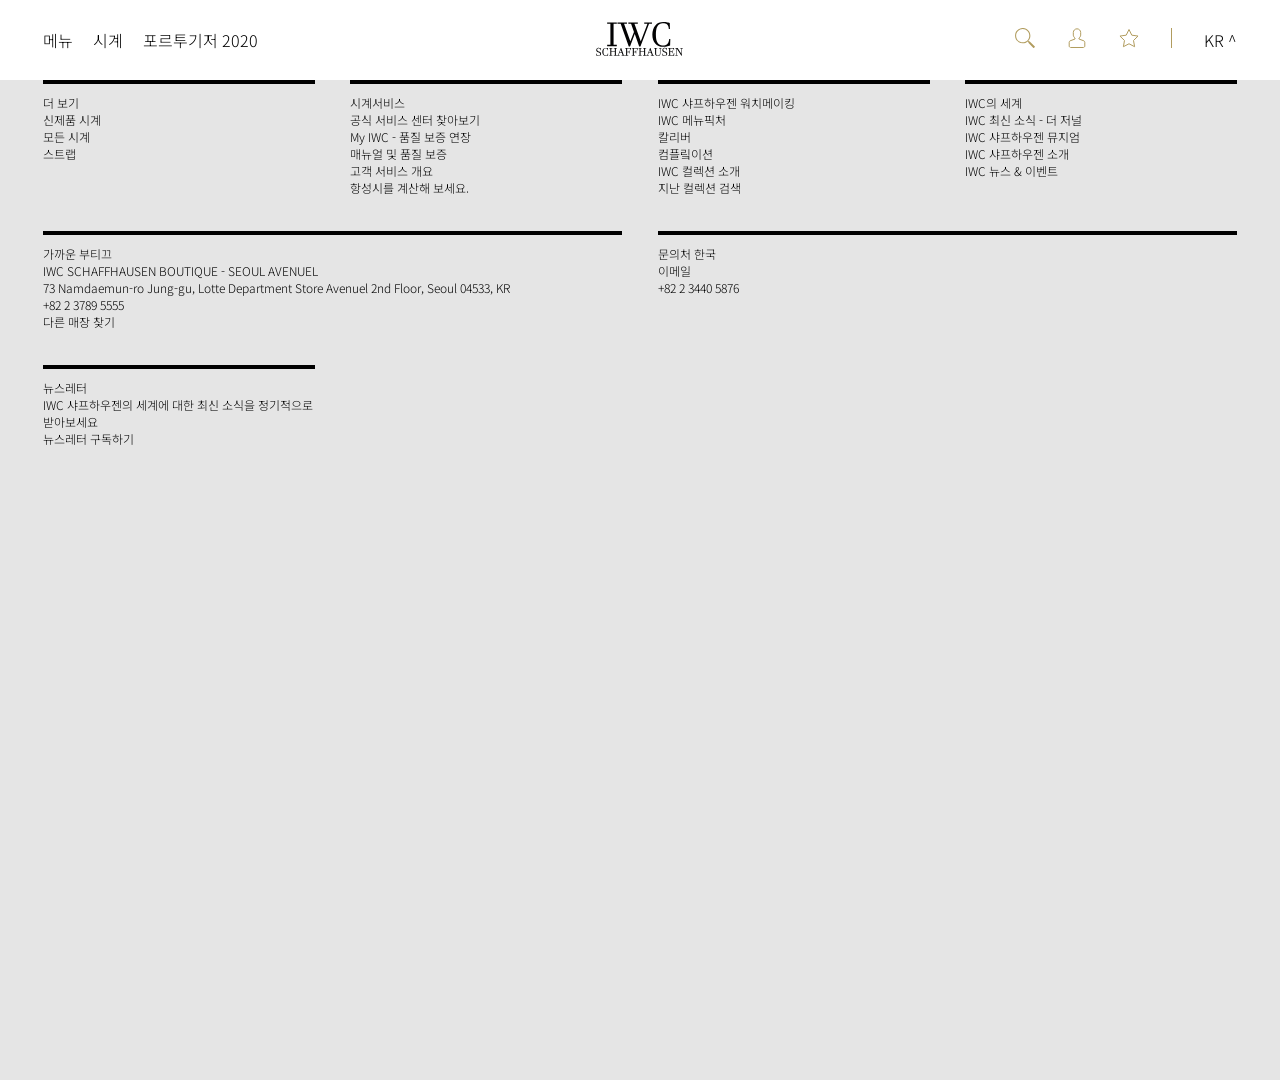
==== index.html @ d1a9fdf4 "Add files via upload" ====
<!DOCTYPE html>
<html lang="ko">
<head>
  <meta charset="UTF-8">
  <meta name="viewport" content="width=device-width, initial-scale=1.0">
  <!-- 제작자 -->
  <meta name="author" content="hong">
  <!-- 설명 -->
  <meta name="description" content="IWC 사이트입니다">
  <!-- 키워드 -->
  <meta name="keywords" content="IWC, 시계, 스위스시계, clock, 명품">
  <!-- 링크공유 -->
  <meta property="og:title" content="스위스 럭셔리 시계 | IWC 샤프하우젠">
  <meta property="og:url" content=" https://seongmk.github.io/iwc/">
  <meta property="og:image" content="images/ogimage.png">
  <meta property="og:description" content="뛰어난 기술력과 세련된 디자인의 타임피스를 선보이는 IWC 샤프하우젠 공식 웹사이트 입니다.">
  <!-- 파비콘 -->
  <link rel="shortcut icon" href="images/favicon.png">
  <!-- jQuery   -->
  <script src="js/jquery-3.5.0.min.js"></script>
  <title>스위스 럭셔리 시계| IWC 샤프하우젠</title>

  <script src="js/skip.js"></script>

  <link rel="stylesheet" href="css/reset.css">
  <link rel="stylesheet" href="css/iwc-basic.css">
  <link rel="stylesheet" href="css/skip.css">
  <link rel="stylesheet" href="css/header.css">
  

  <style>

    
  </style>
</head>


<body>
  <div class="wrap">
    <div class="skip">
      <a href="#">HEADER.SKIPLINKTEXT</a>
      <a href="#">HEADER.SKIPLINKMENU</a>
    </div>
    <header class="header">
      <div class="content1">
        <nav class="nav">
          <ul>
            <li id="submenu_btn">
              <a href="#" onclick="return false;">메뉴</a>
              <div class="submenu">
                <div class="content1">
                  <ul class="submenu_list">
                    <li>
                      <div class="submenu_txt">
                        <p>더 보기</p>
                        <p><a href="#">신제품 시계</a></p>
                        <p><a href="#">모든 시계</a></p>
                        <p><a href="#">스트랩</a></p>
                      </div>
                    </li>
                    <li>
                      <div class="submenu_txt">
                        <p>시계서비스</p>
                        <p><a href="#">공식 서비스 센터 찾아보기</a></p>
                        <p><a href="#">My IWC - 품질 보증 연장</a></p>
                        <p><a href="#">매뉴얼 및 품질 보증</a></p>
                        <p><a href="#">고객 서비스 개요</a></p>
                        <p><a href="#">항성시를 계산해 보세요.</a></p>
                      </div>
                    </li>
                    <li>
                      <div class="submenu_txt">
                        <p>IWC 샤프하우젠 워치메이킹</p>
                        <p><a href="#">IWC 메뉴픽처</a></p>
                        <p><a href="#">칼리버</a></p>
                        <p><a href="#">컴플맄이션</a></p>
                        <p><a href="#">IWC 컬렉션 소개</a></p>
                        <p><a href="#">지난 컬렉션 검색</a></p>
                      </div>
                    </li>
                    <li>
                      <div class="submenu_txt">
                        <p>IWC의 세계</p>
                        <p><a href="#">IWC 최신 소식 - 더 저널</a></p>
                        <p><a href="#">IWC 샤프하우젠 뮤지엄</a></p>
                        <p><a href="#">IWC 샤프하우젠 소개</a></p>
                        <p><a href="#">IWC 뉴스 & 이벤트</a></p>
                      </div>
                    </li>
                    <li>
                      <div class="submenu_txt">
                        <p>가까운 부티끄</p>
                        <p><a href="#">IWC SCHAFFHAUSEN BOUTIQUE - SEOUL AVENUEL</a></p>
                        <p><a href="#">73 Namdaemun-ro Jung-gu, Lotte Department Store Avenuel 2nd Floor, Seoul 04533, KR</a></p>
                        <p><a href="#">+82 2 3789 5555</a></p>
                        <p><a href="#">다른 매장 찾기</a></p>
                      </div>
                    </li>
                    <li>
                      <div class="submenu_txt">
                        <p>문의처 한국</p>
                        <p><a href="#">이메일</a></p>
                        <p><a href="#">+82 2 3440 5876</a></p>
                      </div>
                    </li>
                    <li>
                      <div class="submenu_txt">
                        <p>뉴스레터</p>
                        <p><a href="#">IWC 샤프하우젠의 세계에 대한 최신 소식을 정기적으로 받아보세요</a></p>
                        <p><a href="#">뉴스레터 구독하기</a></p>
                      </div>
                    </li>
                  </ul>
                </div>
              </div>
            </li>
            <li id="clock_btn">
              <a href="#" onclick="return false;">시계</a>
            </li>
            <li><a href="#">포르투기저 2020</a></li>
          </ul>
        </nav>
        <div class="logo">
          <a href="index.html">
            <img src="images/logo.svg" alt="로고">
          </a>
          </svg>
        </div>
        <div class="header_icons">
          <ul>
            <li id="search_btn">
              <a href="#" onclick="return false;">
                <img src="images/header_icon_01-1.svg" alt="아이콘01">
                <img src="images/header_icon_01.svg" alt="아이콘01">
              </a>
              <form class="search_form">
                <input type="search" id="search01" placeholder="검색...">
                <input type="button" value="검색">
              </form>
            </li>

            <!-- start search event -->
            <script>
              $(function(){
                $('#search_btn').click(function(){
                  var tmp=$('.search_form').css('display');
                  if(tmp=='none'){
                    $('.search_form').css('display','flex');
                    $('#search01').focus();
                  }else if(tmp=='flex'){
                    $('.search_form').css('display','none');
                    $('#search01').blur();
                  }
                });
              })
            </script>  
            <!-- end search event -->
            
            <li id="login_btn">
              <a href="#" onclick="return false;">
                <img id="login_open_btn" src="images/header_icon_02-1.svg" alt="아이콘02">
                <img src="images/header_icon_02.svg" alt="아이콘02">
              </a>
              <form class="login_form">
                <div class="content1">
                  <div class="login_close">
                    <img id="login_close_btn" src="images/close_img.svg" alt="닫기">
                  </div>
                  <div class="iwc_join">
                    <h2><span>IWC</span>회원가입</h2>
                    <ul>
                      <li class="active">로그인</li>
                      <li>등록</li>
                    </ul>
                    <div class="user_id_box">
                      <label class="active" for="user_id">이메일*</label>
                      <input type="active" id="user_id">
                    </div>
                    <div class="user_pass_box">
                      <label for="user_pass">패스워드*</label>
                      <input type="password" id="user_pass">
                    </div>
                    <p><a href="#">패스워드를 잊으셨나요?</a></p>
                    <p><a href="#">포럼에 로그인 하시려면 이곳을 클릭해 주세요</a></p>
                    <input type="button" value="LOGIN">
                  </div>
                </div>
              </form>
            </li>
            
            <!-- start login form event -->
            <script>
              $(function(){
                $('#login_open_btn').click(function(){
                  $('.login_form').show();
                  $('#user_id').focus();
                });
                $('#login_close_btn').click(function(){
                  $('.login_form').hide();
                });
                $('.iwc_join>ul>li').click(function(){
                  $('.iwc_join>ul>li').removeClass('active');
                  $(this).addClass('active');
                });
                $('.iwc_join>div>input').focus(function(){
                  $('.iwc_join>div>input').prev().removeClass('active');
                  $(this).prev().addClass('active');
                });
                $('.iwc_join>div>input').focusout(function(){
                  $('.iwc_join>div>input').prev().removeClass('active');
                })
                $('input[value="LOGIN"]').click(function(){
                  var userId=$('#user_id').val();
                  console.log(userId);
                  var userPass=$('#user_pass').val();
                  console.log(userPass);
                  if(userId=='' || userPass==''){
                    $('.iwc_join>div>input').css('border-bottom-color','red');
                    $('.iwc_join>div>label').css('color','red');
                    $('.iwc_join>div').addClass('active');
                    $('#user_id').focus();
                  }                  
                });
              })
            </script>
            <!-- end login form event -->

            <li>
              <a href="#">
                <img src="images/header_icon_03-1.svg" alt="아이콘03">
                <img src="images/header_icon_03.svg" alt="아이콘03">
              </a>
            </li>
            <li>
              <a href="#" onclick="return false;">
                세로선
              </a>
            </li>
            <li id="lang_btn">
              <a href="#" onclick="return false;">
                KR
                <span class="rotate_sim">^</span>
              </a>
              <div class="lang_box">
                <ul class="tri">
                  <li></li>
                  <li></li>
                  <li></li>
                </ul>
                <div class="lang_container">
                  <hr>
                  <p>IWC에 오신것을 환영합니다</p>
                  <P>참고: 장바구니는 최초 선택하신 국가에만 저장됩니다.</P>
                  <h4>위치선택</h4>
                  <ul class="national">
                    <li><a href="#">그리스</a></li>
                    <li><a href="#">노르웨이</a></li>
                    <li><a href="#">뉴질랜드</a></li>
                    <li><a href="#">대한민국</a></li>
                    <li><a href="#">대만</a></li>
                    <li><a href="#">독일</a></li>
                    <li><a href="#">러시아</a></li>
                    <li><a href="#">미국</a></li>
                    <li><a href="#">말레이시아</a></li>
                    <li><a href="#">브라질</a></li>
                    <li><a href="#">벨기에</a></li>
                    <li><a href="#">스페인</a></li>
                    <li><a href="#">스위스</a></li>
                    <li><a href="#">아이슬란드</a></li>
                    <li><a href="#">이탈리아</a></li>
                    <li><a href="#">중국</a></li>
                    <li><a href="#">칠레</a></li>
                    <li><a href="#">캐나다</a></li>
                    <li><a href="#">터키</a></li>
                    <li><a href="#">프랑스</a></li>
                    <li><a href="#">포르투갈</a></li>
                    <li><a href="#">홍콩</a></li>
                  </ul>
                  <h4>언어선택</h4>
                  <ul class="lang">
                    <li><a href="#">영어</a></li>
                    <li><a href="#">프랑스어</a></li>
                    <li><a href="#">한국어</a></li>
                    <li><a href="#">스페인어</a></li>
                    <li><a href="#">포르투갈어</a></li>
                    <li><a href="#">중국어</a></li>
                    <li><a href="#">일본어</a></li>
                    <li><a href="#">독일어</a></li>
                    <li><a href="#">이탈리아어</a></li>
                    <li><a href="#">태국어</a></li>
                    <li><a href="#">러시아어</a></li>
                  </ul>
                </div>
              </div>

              <!-- start lang_box event -->
              <script>
                $(function(){
                  $('.lang_container>h4').click(function(){
                    $(this).next().slideToggle(100);
                  });
                  $('.lang_container>ul>li').click(function(){
                    var natLang=$(this).children().text();
                    $(this).parent().prev().text(natLang);
                    $(this).parent().slideUp(100);
                  });
                  $('#lang_btn').click(function(){
                    $('.lang_box').toggle();
                    $('.rotate_sim').toggleClass('active');
                  });
                })
              </script>
              <!-- end lang_box event -->

            </li>
          </ul>
        </div>
      </div>
    </header>
    
  </div>  
  
</body>
</html>
---- css/iwc-basic.css ----
@charset 'utf-8';
@import url('https://fonts.googleapis.com/css2?family=Noto+Sans+KR:wght@100;300;400;500;700;900&display=swap');
*{
  box-sizing:border-box;
}

body{
  font-family: 'Noto Sans KR', sans-serif;
  font-weight:300;
  font-size:12px;
  color:#000;
}

.content1{
  width:93.28125%;
  max-width:1194px;
  margin:0 auto;
}

.content2{
  width:73.4375%;
  max-width:940px;
  margin:0 auto;
}
---- css/skip.css ----
@charset 'utf-8';
/* skip style */
.skip>a{
  position:absolute;
  left:0;
  top:0;
  z-index:999999;
  padding:6px 0;
  width:220px;
  text-align:center;
  background-color:rgba(0,0,0,1);
  text-decoration:none;     
  font-weight:bold;
  font-size:16px;
  color:#ffffff;
  transform:translateY(-100%);
  transition:0.3s;
}

.skip>a.active{
  transform:translateY(0%);
  color:#b19c5e;
}
---- css/header.css ----
@charset 'utf-8';

.header{
  position:relative;
}

.header>.content1{
  height:80px;
  display:flex;
  flex-flow:row nowrap;
  justify-content: space-between;
  align-items: center;
  background-color:#fff;
}

.nav>ul{
  display:flex;
  flex-flow:row nowrap;
}

.nav>ul>li{
  padding-right:20px;
}

.nav>ul>li>a{
  font-size:16px;
}

/* 메뉴 */
.nav .submenu{
  position:absolute;
  left:0;
  top:100%;
  width:100%;
  height:1000px;
  background:rgba(0,0,0,0.1);
}

.submenu_list{
  display:flex;
  flex-flow:row wrap;
  justify-content:space-between;
}

.submenu_list>li{
  width:22.75%;
  margin-bottom:20px;
  border-top:4px solid black;
  padding:10px 0 15px 0;
}

.submenu_list>li:nth-child(5),.submenu_list>li:nth-child(6){
  width:48.5%
}



.logo img{
  width:90px;
}
.header_icons>ul{
  display:flex;
}

.header_icons>ul>li{
  padding:0 16px;
}

.header_icons>ul>li:nth-of-type(4)>a{
  display:inline-block;
  width:1px;
  height:20px;
  text-indent:-99999px;
  background-color:#b19c5e;
}

.header_icons>ul>li:last-child{
  padding-right:0;
  font-size:16px;
}

.header_icons img{
  width:20px;
}

.header_icons img:nth-child(2){
  display:none;
}


.search_form{
  position:absolute;
  left:0;
  top:100%;
  width:100%;
  height:100%;
  padding:10px 10%;
  background-color:#f7f7f7;
  display:flex;
  flex-flow:row nowrap;
  justify-content:space-between;
  align-items: center;
  display:none;
}
.search_form>input:first-child{
  outline:none;
}

.search_form>input:first-child,.search_form>input:last-child{
  width:70%;
  padding:6px;
  font-size:24px;
  background-color:#f7f7f7;
}

.search_form>input:last-child{
  width:10%;
  background-color:#000000;
  color:white;
  font-size:16px;
  cursor:pointer;
}

.search_form>input:last-child:hover{
  background-color:#666666;
}


/* 로그인폼 */
.login_form{
  position:fixed;
  left:0;
  top:0;
  z-index:4;
  background-color:rgba(0,0,0,0.5);
  width:100%;
  height:100%;
  display:none;
}
.login_form>.content1{
  padding:30px 0;
}
.login_close{
  text-align:right;
}
.login_close>#login_close_btn{
  width:30px;
  cursor:pointer;
}
.iwc_join{
  width:40%;
  margin:20px auto;
  padding:20px;  
  background:#ffffff;
}
.iwc_join>h2{
  font-weight:400;
  font-size:42px;
  text-align:center;
}
.iwc_join>h2>span{
  font-weight:bold;
}
.iwc_join>ul{
  text-align:center;
}
.iwc_join>ul>li{
  display:inline-block;
  margin:20px;
  font-size:20px;
  color:#999999;
  cursor: pointer;
}
.iwc_join>ul>li.active{
  color:#000000;
  border-bottom:2px solid #b19c5e;
}
.iwc_join>div{
  display:flex;
  flex-flow:column nowrap;
  margin:20px 0;
}
.iwc_join>div::after{
  content:'';
  display:block;
  font-size:12px;
  color:red;
  visibility:hidden;
}
.iwc_join>div.active::after{
  visibility:visible;
}
.iwc_join>div:nth-of-type(1)::after{
  content:'아이디는 이메일(e-mail) 형식(예:pam7461@hanmail.net)으로 입력하세요';
}
.iwc_join>div:nth-of-type(2)::after{
  content:'패스워드는 반드시 영문+숫자+특수기호를 이용하여 6~12자 범위로 입력하세요';
}

.iwc_join>div>label{
  height:30px;
  font-size:16px;
  transition:0.3s;
}
.iwc_join>div>label.active{
  font-size:12px;
}
.iwc_join>div>input{
  margin-top:-20px;
  padding:6px 10px;
  border-bottom:1px solid #999999;
  background-color:transparent;
  font-size:24px;
  outline:none;
}
.iwc_join>div>input.active{
  border-bottom:1px solid #000000;
}
.iwc_join>p{
  text-align:center;
  margin:20px 0;
}
.iwc_join>p>a:hover{
  color:#b19c5e;
  text-decoration:underline;
}
.iwc_join>input{
  display:block;
  margin:20px auto;
  border:1px solid #000000;
  padding:10px 60px;
  outline:none;
  cursor: pointer;
  color:#000000;
  background-color:#ffffff;  
  transition:0.3s;
}
.iwc_join>input:hover{
  color:#ffffff;
  background-color:#000000; 
}


/* KR^ 스타일 */
#lang_btn{
  position:relative;
}

.lang_box{
  position:absolute;
  right:0;
  top:100%;
  width:300px;
  display:none;
}

.lang_box>.tri{
  display:flex;
  flex-flow:row nowrap;
}

.lang_box>.tri>li:nth-child(1){
  width:90%;
}
.lang_box>.tri>li:nth-child(2){
  width:20px;
  height:20px;
  border:10px solid transparent;
  border-bottom-color:#fff;
}

.lang_container{
  padding:20px;
  background-color:#fff;
  box-shadow:
  0 5px 10px rgba(0,0,0,0.2),
  0 -5px 10px rgba(0,0,0,0.2),
  5px 0 10px rgba(0,0,0,0.2),
  -5px 0 10px rgba(0,0,0,0.2);
}

.lang_container>hr{
  margin:10px 0;
  height:3px;
  background-color:black;
}

.lang_container>p{
  margin:10px 0;
}

.lang_container>p:nth-of-type(1){
  text-align:center;
}

.lang_container>p:nth-of-type(2){
  font-size:14px;
  color:#666;
}

.lang_container>h4{
  margin:10px 0;
  border-bottom:1px dotted rgba(177,156,94,0.5);
  padding-bottom:6px;
  font-weight:normal;
  font-size:12px;
  cursor: pointer;
  display:flex;
  flex-flow:row nowrap;
  justify-content:space-between;
}

.lang_container>h4::after{
  content:'>';
  display:inline-block;
}

.lang_container>ul{
  margin:10px 0;
  overflow-y:scroll;
  display:none;
}

.lang_container>ul>li{
  border-bottom:1px solid rgba(0,0,0,0.1);
  padding:2px 0;
  font-size:14px;
  text-indent:20px;
}

.lang_container>ul.lang{
  height:200px;
}

.lang_container>ul.national{
  height:200px;
}

.rotate_sim{
  display:inline-block;
  transition:0.3s;
}

.rotate_sim.active{
  transform:rotate(180deg);
}
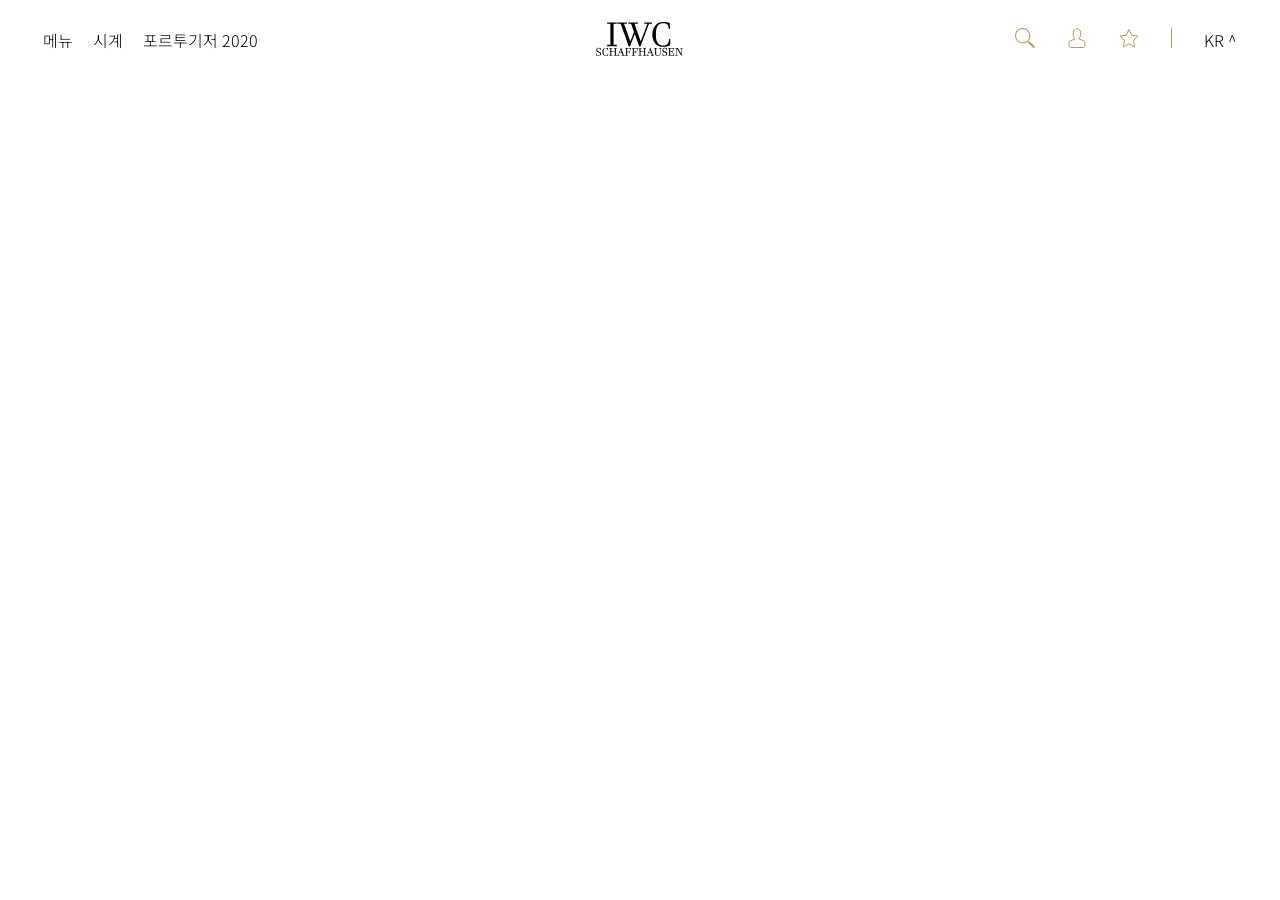
==== commit 80505570: "Add files via upload" ====
--- a/index.html
+++ b/index.html
@@ -93,21 +93,19 @@
                         <p><a href="#">IWC SCHAFFHAUSEN BOUTIQUE - SEOUL AVENUEL</a></p>
                         <p><a href="#">73 Namdaemun-ro Jung-gu, Lotte Department Store Avenuel 2nd Floor, Seoul 04533, KR</a></p>
                         <p><a href="#">+82 2 3789 5555</a></p>
-                        <p><a href="#">다른 매장 찾기</a></p>
+                        <p class="txt_bold"><a href="#">다른 매장 찾기</a></p>
                       </div>
                     </li>
                     <li>
                       <div class="submenu_txt">
                         <p>문의처 한국</p>
-                        <p><a href="#">이메일</a></p>
+                        <p class="txt_bold"><a href="#">이메일</a></p>
                         <p><a href="#">+82 2 3440 5876</a></p>
                       </div>
-                    </li>
-                    <li>
                       <div class="submenu_txt">
                         <p>뉴스레터</p>
-                        <p><a href="#">IWC 샤프하우젠의 세계에 대한 최신 소식을 정기적으로 받아보세요</a></p>
-                        <p><a href="#">뉴스레터 구독하기</a></p>
+                        <p>IWC 샤프하우젠의 세계에 대한 최신 소식을 정기적으로 받아보세요</a></p>
+                        <p class="txt_bold"><a href="#">뉴스레터 구독하기</a></p>
                       </div>
                     </li>
                   </ul>
--- a/css/header.css
+++ b/css/header.css
@@ -30,10 +30,9 @@
 .nav .submenu{
   position:absolute;
   left:0;
-  top:100%;
+  top:-600%;
   width:100%;
   height:1000px;
-  background:rgba(0,0,0,0.1);
 }
 
 .submenu_list{
@@ -45,13 +44,32 @@
 .submenu_list>li{
   width:22.75%;
   margin-bottom:20px;
-  border-top:4px solid black;
-  padding:10px 0 15px 0;
 }
 
 .submenu_list>li:nth-child(5),.submenu_list>li:nth-child(6){
   width:48.5%
 }
+
+.submenu_txt{
+  border-top:4px solid black;
+}
+
+.submenu_txt>p{
+  padding:8px 0;
+}
+
+.submenu_txt>p>a{
+  transition:0.2s;
+}
+.submenu_txt>p>a:hover{
+  color:#b19c5e;
+}
+
+.txt_bold{
+  font-weight:500;
+}
+
+
 
 
 
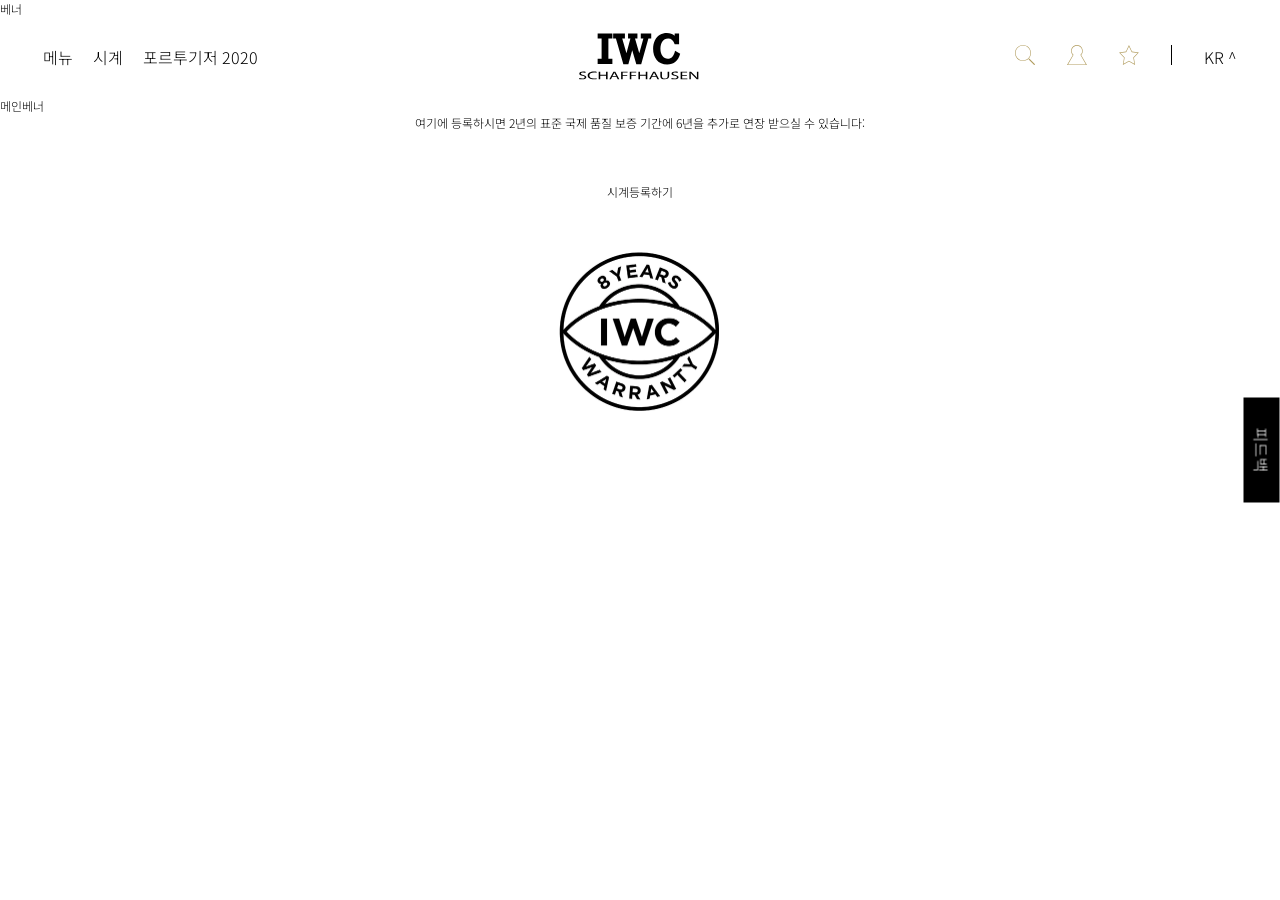
==== commit 7f42381a: "Add files via upload" ====
--- a/index.html
+++ b/index.html
@@ -6,74 +6,101 @@
   <!-- 제작자 -->
   <meta name="author" content="hong">
   <!-- 설명 -->
-  <meta name="description" content="IWC 사이트입니다">
+  <meta name="description" content="IWC 사이트입니다.">
   <!-- 키워드 -->
-  <meta name="keywords" content="IWC, 시계, 스위스시계, clock, 명품">
+  <meta name="keywords" content="IWC, 아이떠블유씨, clock, 시계, luxury, 명품">
   <!-- 링크공유 -->
-  <meta property="og:title" content="스위스 럭셔리 시계 | IWC 샤프하우젠">
-  <meta property="og:url" content=" https://seongmk.github.io/iwc/">
+  <meta property="og:title" content="IWC">
+  <meta property="og:url" content="https://pam7462.github.io/iwc">
   <meta property="og:image" content="images/ogimage.png">
-  <meta property="og:description" content="뛰어난 기술력과 세련된 디자인의 타임피스를 선보이는 IWC 샤프하우젠 공식 웹사이트 입니다.">
+  <meta property="og:description" content="완벽한 시계 포르투기저는 영원히 멈추지 않습니다">
   <!-- 파비콘 -->
   <link rel="shortcut icon" href="images/favicon.png">
   <!-- jQuery   -->
   <script src="js/jquery-3.5.0.min.js"></script>
-  <title>스위스 럭셔리 시계| IWC 샤프하우젠</title>
-
+  <title>스위스 럭셔리 시계 | IWC 샤프하우젠</title>
+  <!-- 리셋 -->
+  <link rel="stylesheet" href="css/reset.css">
+  <!-- IWC베이직 -->
+  <link rel="stylesheet" href="css/iwc_basic.css">
+  <!-- 스킵메뉴 -->
+  <link rel="stylesheet" href="css/skip.css">
   <script src="js/skip.js"></script>
-
-  <link rel="stylesheet" href="css/reset.css">
-  <link rel="stylesheet" href="css/iwc-basic.css">
-  <link rel="stylesheet" href="css/skip.css">
+  <!-- 피드백 -->
+  <link rel="stylesheet" href="css/feedback.css">
+  <script src="js/feedback.js"></script>
+  <!-- 헤더 -->
   <link rel="stylesheet" href="css/header.css">
-  
-
-  <style>
-
-    
-  </style>
+  <script src="js/header.js"></script>
+  베너
+  <link rel="stylesheet" href="css/banner.css">
 </head>
-
-
 <body>
   <div class="wrap">
     <div class="skip">
       <a href="#">HEADER.SKIPLINKTEXT</a>
       <a href="#">HEADER.SKIPLINKMENU</a>
     </div>
+    <div class="feedback">
+      <div id="feedback_btn">피드백</div>
+      <div class="feedback_content">
+        <div class="feedback_box">
+          <p>x</p>
+          <div class="logo_img">
+            <img src="images/logo.svg" alt="logo">
+          </div>
+          <h3>고객님의 소중한 의견은 IWC 서비스 향상에 매우 중요합니다</h3>
+          <p>오늘은 어떤 종류의 피드백을 남기시겠습니까?<span>*</span></p>
+          <select id="select_option">
+            <option value="">옵션을 선택해 주십시오</option>
+            <option value="">웹사이트</option>
+            <option value="">라디오</option>
+            <option value="">텔레비전</option>
+            <option value="">SNS</option>
+          </select>
+          <p>담당자와의 연락을 원하시면 아래에 이메일 주소를 남겨주십시오.</p>
+          <input type="text">
+          <p>본 양식에서는 고객 서비스 문의를 처리하지 않습니다</p>
+          <div class="button_box">
+            <input type="button" value="닫기">
+            <input type="button" value="보내기">
+          </div>
+        </div>
+      </div>
+    </div>
     <header class="header">
       <div class="content1">
         <nav class="nav">
           <ul>
-            <li id="submenu_btn">
-              <a href="#" onclick="return false;">메뉴</a>
+            <li>
+              <a id="submenu_btn" href="#" onclick="return false;">메뉴</a>
               <div class="submenu">
                 <div class="content1">
                   <ul class="submenu_list">
                     <li>
                       <div class="submenu_txt">
-                        <p>더 보기</p>
+                        <p>더보기</p>
                         <p><a href="#">신제품 시계</a></p>
                         <p><a href="#">모든 시계</a></p>
-                        <p><a href="#">스트랩</a></p>
-                      </div>
-                    </li>
-                    <li>
-                      <div class="submenu_txt">
-                        <p>시계서비스</p>
+                        <p><a href="#">스트렙</a></p>
+                      </div>
+                    </li>
+                    <li>
+                      <div class="submenu_txt">
+                        <p>시계 서비스</p>
                         <p><a href="#">공식 서비스 센터 찾아보기</a></p>
-                        <p><a href="#">My IWC - 품질 보증 연장</a></p>
-                        <p><a href="#">매뉴얼 및 품질 보증</a></p>
+                        <p><a href="#">My IWC 품질 보증 연장</a></p>
+                        <p><a href="#">메뉴얼 및 품질 보증</a></p>
                         <p><a href="#">고객 서비스 개요</a></p>
-                        <p><a href="#">항성시를 계산해 보세요.</a></p>
+                        <p><a href="#">항성시를 계산해 보세요</a></p>
                       </div>
                     </li>
                     <li>
                       <div class="submenu_txt">
                         <p>IWC 샤프하우젠 워치메이킹</p>
-                        <p><a href="#">IWC 메뉴픽처</a></p>
+                        <p><a href="#">IWC 매뉴팩처</a></p>
                         <p><a href="#">칼리버</a></p>
-                        <p><a href="#">컴플맄이션</a></p>
+                        <p><a href="#">컴플리케이션</a></p>
                         <p><a href="#">IWC 컬렉션 소개</a></p>
                         <p><a href="#">지난 컬렉션 검색</a></p>
                       </div>
@@ -81,7 +108,7 @@
                     <li>
                       <div class="submenu_txt">
                         <p>IWC의 세계</p>
-                        <p><a href="#">IWC 최신 소식 - 더 저널</a></p>
+                        <p><a href="#">IWC 최신 소식 / 저널</a></p>
                         <p><a href="#">IWC 샤프하우젠 뮤지엄</a></p>
                         <p><a href="#">IWC 샤프하우젠 소개</a></p>
                         <p><a href="#">IWC 뉴스 & 이벤트</a></p>
@@ -90,9 +117,12 @@
                     <li>
                       <div class="submenu_txt">
                         <p>가까운 부티끄</p>
-                        <p><a href="#">IWC SCHAFFHAUSEN BOUTIQUE - SEOUL AVENUEL</a></p>
-                        <p><a href="#">73 Namdaemun-ro Jung-gu, Lotte Department Store Avenuel 2nd Floor, Seoul 04533, KR</a></p>
-                        <p><a href="#">+82 2 3789 5555</a></p>
+                        <p>
+                          IWC SCHAFFHAUSEN BOUTIQUE - SEOUL AVENUEL
+                          <br>
+                          73 Namdaemun-ro Jung-gu, Lotte Department Store Avenuel 2nd Floor, Seoul 04533, KR
+                          <br> +82 2 3789 5555
+                        </p>
                         <p class="txt_bold"><a href="#">다른 매장 찾기</a></p>
                       </div>
                     </li>
@@ -100,133 +130,212 @@
                       <div class="submenu_txt">
                         <p>문의처 한국</p>
                         <p class="txt_bold"><a href="#">이메일</a></p>
-                        <p><a href="#">+82 2 3440 5876</a></p>
+                        <p class="txt_bold"><a href="#">+82 2 3440 5876</a></p>
                       </div>
                       <div class="submenu_txt">
                         <p>뉴스레터</p>
-                        <p>IWC 샤프하우젠의 세계에 대한 최신 소식을 정기적으로 받아보세요</a></p>
-                        <p class="txt_bold"><a href="#">뉴스레터 구독하기</a></p>
+                        <p>IWC 샤프하우젠의 세계에 대한 최신 소식을 정기적으로 받아보세요</p>
+                        <p class="txt_bold"><a href="#">뉴스레터 구독하기</a></p>                        
                       </div>
                     </li>
                   </ul>
                 </div>
               </div>
             </li>
-            <li id="clock_btn">
-              <a href="#" onclick="return false;">시계</a>
-            </li>
-            <li><a href="#">포르투기저 2020</a></li>
+            <li>
+              <a id="clock_btn" href="#" onclick="return false;">시계</a>
+              <div class="subwatche">
+                <div class="content1">
+                  <ul class="subwatche_list">
+                    <li class="collection">
+                      <div class="coll_tit">
+                        <h4>컬랙션 살펴보기</h4>
+                        <p>
+                          <a href="#">IWC 컬렉션 소개</a>
+                        </p>
+                      </div>
+                      <div class="coll_content">
+                        <div class="watches">
+                          <img src="images/watches01.webp" alt="watches01">
+                          <p>
+                            <a href="#">
+                              파일럿워치<br>
+                              <span>36시계</span>
+                            </a>
+                          </p>
+                        </div>
+                        <div class="watches">
+                          <img src="images/watches02.webp" alt="watches02">
+                          <p>
+                            <a href="#">
+                              포르투기저<br>
+                              <span>57시계</span>
+                            </a>
+                          </p>
+                        </div>
+                        <div class="watches">
+                          <img src="images/watches03.webp" alt="watches03">
+                          <p>
+                            <a href="#">
+                              포르투기저<br>
+                              <span>46시계</span>
+                            </a>
+                          </p>
+                        </div>
+                        <div class="watches">
+                          <img src="images/watches04.webp" alt="watches04">
+                          <p>
+                            <a href="#">
+                              다빈치<br>
+                              <span>16시계</span>
+                            </a>
+                          </p>
+                        </div>
+                        <div class="watches">
+                          <img src="images/watches05.webp" alt="watches05">
+                          <p>
+                            <a href="#">
+                              인제니어<br>
+                              <span>7시계</span>
+                            </a>
+                          </p>
+                        </div>
+                        <div class="watches">
+                          <img src="images/watches06.webp" alt="watches06">
+                          <p>
+                            <a href="#">
+                              아쿠아타이머<br>
+                              <span>9시계</span>
+                            </a>
+                          </p>
+                        </div>
+                        <div class="watches">
+                          <img src="images/watches07.webp" alt="watches07">
+                          <p>
+                            <a href="#">
+                              주빌레 컬렉션<br>
+                              <span>29시계</span>
+                            </a>
+                          </p>
+                        </div>
+                      </div>
+                    </li>
+                    <li>
+                      <ul class="watche_list">
+                        <li>
+                          <p>나의 IWC 모델 찾아보기</p>
+                          <p>
+                            <a href="#">타임피스 전체 보기</a>
+                          </p>
+                          <p>
+                            <a href="#">리미티드 에디션</a>
+                          </p>
+                          <p>
+                            <a href="#">신제품 시계</a>
+                          </p>
+                        </li>
+                        <li>
+                          <p>시계 특징</p>
+                          <p>
+                            <a href="#">블루 다이얼</a>
+                          </p>
+                          <p>
+                            <a href="#">레더 스트랩</a>
+                          </p>
+                          <p>
+                            <a href="#">골드 케이스</a>
+                          </p>
+                          <p>
+                            <a href="#">필터 모두 보기</a>
+                          </p>
+                        </li>
+                        <li>
+                          <p>사이즈별 보기</p>
+                          <p>
+                            <a href="#">44+ MM</a>
+                          </p>
+                          <p>
+                            <a href="#">40-43+ MM</a>
+                          </p>
+                          <p>
+                            <a href="#">34-39+ MM</a>
+                          </p>
+                        </li>
+                        <li>
+                          <p>컴플리케이션별 보기</p>
+                          <p>
+                            <a href="#">퍼페추얼 캘린더</a>
+                          </p>
+                          <p>
+                            <a href="#">더블 크로느그래프 / 라트라팡트</a>
+                          </p>
+                          <p>
+                            <a href="#">문 페이즈 디스플레이</a>
+                          </p>
+                        </li>
+                      </ul>
+                    </li>
+                  </ul>
+                </div>
+              </div>                 
+            </li>
+            <li>
+              <a href="#">포르투기저 2020</a>
+            </li>
           </ul>
         </nav>
         <div class="logo">
           <a href="index.html">
             <img src="images/logo.svg" alt="로고">
           </a>
-          </svg>
         </div>
         <div class="header_icons">
           <ul>
-            <li id="search_btn">
-              <a href="#" onclick="return false;">
-                <img src="images/header_icon_01-1.svg" alt="아이콘01">
-                <img src="images/header_icon_01.svg" alt="아이콘01">
+            <li>
+              <a id="search_btn" href="#" onclick="return false;">
+                <img src="images/header_icons_01-1.svg" alt="icon01-1">
+                <img src="images/header_icons_01.svg" alt="icon01">
               </a>
               <form class="search_form">
                 <input type="search" id="search01" placeholder="검색...">
                 <input type="button" value="검색">
               </form>
             </li>
-
-            <!-- start search event -->
-            <script>
-              $(function(){
-                $('#search_btn').click(function(){
-                  var tmp=$('.search_form').css('display');
-                  if(tmp=='none'){
-                    $('.search_form').css('display','flex');
-                    $('#search01').focus();
-                  }else if(tmp=='flex'){
-                    $('.search_form').css('display','none');
-                    $('#search01').blur();
-                  }
-                });
-              })
-            </script>  
-            <!-- end search event -->
-            
             <li id="login_btn">
               <a href="#" onclick="return false;">
-                <img id="login_open_btn" src="images/header_icon_02-1.svg" alt="아이콘02">
-                <img src="images/header_icon_02.svg" alt="아이콘02">
+                <img id="login_open_btn" src="images/header_icons_02-1.svg" alt="icon02-1">
+                <img src="images/header_icons_02.svg" alt="icon02">
               </a>
               <form class="login_form">
                 <div class="content1">
                   <div class="login_close">
-                    <img id="login_close_btn" src="images/close_img.svg" alt="닫기">
+                    <img id="login_close_btn" src="images/close_img.svg" alt="close_img">
                   </div>
                   <div class="iwc_join">
-                    <h2><span>IWC</span>회원가입</h2>
+                    <h2><span>IWC</span> 회원가입</h2>
                     <ul>
                       <li class="active">로그인</li>
                       <li>등록</li>
                     </ul>
                     <div class="user_id_box">
                       <label class="active" for="user_id">이메일*</label>
-                      <input type="active" id="user_id">
+                      <input class="active" type="text" id="user_id">
                     </div>
                     <div class="user_pass_box">
                       <label for="user_pass">패스워드*</label>
                       <input type="password" id="user_pass">
                     </div>
                     <p><a href="#">패스워드를 잊으셨나요?</a></p>
-                    <p><a href="#">포럼에 로그인 하시려면 이곳을 클릭해 주세요</a></p>
-                    <input type="button" value="LOGIN">
+                    <p><a href="#">포럼에 로그인하시려면 이곳을 클릭해 주세요</a></p>
+                    <input type="button" value="LOG IN">
                   </div>
                 </div>
               </form>
             </li>
-            
-            <!-- start login form event -->
-            <script>
-              $(function(){
-                $('#login_open_btn').click(function(){
-                  $('.login_form').show();
-                  $('#user_id').focus();
-                });
-                $('#login_close_btn').click(function(){
-                  $('.login_form').hide();
-                });
-                $('.iwc_join>ul>li').click(function(){
-                  $('.iwc_join>ul>li').removeClass('active');
-                  $(this).addClass('active');
-                });
-                $('.iwc_join>div>input').focus(function(){
-                  $('.iwc_join>div>input').prev().removeClass('active');
-                  $(this).prev().addClass('active');
-                });
-                $('.iwc_join>div>input').focusout(function(){
-                  $('.iwc_join>div>input').prev().removeClass('active');
-                })
-                $('input[value="LOGIN"]').click(function(){
-                  var userId=$('#user_id').val();
-                  console.log(userId);
-                  var userPass=$('#user_pass').val();
-                  console.log(userPass);
-                  if(userId=='' || userPass==''){
-                    $('.iwc_join>div>input').css('border-bottom-color','red');
-                    $('.iwc_join>div>label').css('color','red');
-                    $('.iwc_join>div').addClass('active');
-                    $('#user_id').focus();
-                  }                  
-                });
-              })
-            </script>
-            <!-- end login form event -->
-
             <li>
               <a href="#">
-                <img src="images/header_icon_03-1.svg" alt="아이콘03">
-                <img src="images/header_icon_03.svg" alt="아이콘03">
+                <img src="images/header_icons_03-1.svg" alt="icon03-1">
+                <img src="images/header_icons_03.svg" alt="icon03">
               </a>
             </li>
             <li>
@@ -234,8 +343,8 @@
                 세로선
               </a>
             </li>
-            <li id="lang_btn">
-              <a href="#" onclick="return false;">
+            <li>
+              <a id="lang_btn" href="#" onclick="return false;">
                 KR
                 <span class="rotate_sim">^</span>
               </a>
@@ -247,76 +356,57 @@
                 </ul>
                 <div class="lang_container">
                   <hr>
-                  <p>IWC에 오신것을 환영합니다</p>
-                  <P>참고: 장바구니는 최초 선택하신 국가에만 저장됩니다.</P>
-                  <h4>위치선택</h4>
+                  <p>IWC에 오신것을 환영합니다.</p>
+                  <p>참고: 장바구니는 최초 선택하신 국가에만 저장됩니다.</p>
+                  <h4>위치 선택</h4>
                   <ul class="national">
-                    <li><a href="#">그리스</a></li>
-                    <li><a href="#">노르웨이</a></li>
-                    <li><a href="#">뉴질랜드</a></li>
+                    <li><a href="#">가나</a></li>
+                    <li><a href="#">가봉</a></li>
+                    <li><a href="#">나이지리아</a></li>
                     <li><a href="#">대한민국</a></li>
-                    <li><a href="#">대만</a></li>
-                    <li><a href="#">독일</a></li>
-                    <li><a href="#">러시아</a></li>
+                    <li><a href="#">라트비아</a></li>
                     <li><a href="#">미국</a></li>
-                    <li><a href="#">말레이시아</a></li>
-                    <li><a href="#">브라질</a></li>
                     <li><a href="#">벨기에</a></li>
-                    <li><a href="#">스페인</a></li>
-                    <li><a href="#">스위스</a></li>
-                    <li><a href="#">아이슬란드</a></li>
-                    <li><a href="#">이탈리아</a></li>
-                    <li><a href="#">중국</a></li>
+                    <li><a href="#">사우디아라비아</a></li>
+                    <li><a href="#">알제리</a></li>
+                    <li><a href="#">자메이카</a></li>
                     <li><a href="#">칠레</a></li>
-                    <li><a href="#">캐나다</a></li>
-                    <li><a href="#">터키</a></li>
-                    <li><a href="#">프랑스</a></li>
-                    <li><a href="#">포르투갈</a></li>
+                    <li><a href="#">케나다</a></li>
+                    <li><a href="#">태국</a></li>
+                    <li><a href="#">파라과이</a></li>
                     <li><a href="#">홍콩</a></li>
                   </ul>
-                  <h4>언어선택</h4>
+                  <h4>언어 선택</h4>
                   <ul class="lang">
                     <li><a href="#">영어</a></li>
-                    <li><a href="#">프랑스어</a></li>
-                    <li><a href="#">한국어</a></li>
-                    <li><a href="#">스페인어</a></li>
-                    <li><a href="#">포르투갈어</a></li>
+                    <li><a href="#">아랍어</a></li>
                     <li><a href="#">중국어</a></li>
                     <li><a href="#">일본어</a></li>
-                    <li><a href="#">독일어</a></li>
-                    <li><a href="#">이탈리아어</a></li>
-                    <li><a href="#">태국어</a></li>
-                    <li><a href="#">러시아어</a></li>
+                    <li><a href="#">한국어</a></li>
+                    <li><a href="#">프랑스어</a></li>
+                    <li><a href="#">스페인어</a></li>
                   </ul>
                 </div>
               </div>
+            </li>
 
-              <!-- start lang_box event -->
-              <script>
-                $(function(){
-                  $('.lang_container>h4').click(function(){
-                    $(this).next().slideToggle(100);
-                  });
-                  $('.lang_container>ul>li').click(function(){
-                    var natLang=$(this).children().text();
-                    $(this).parent().prev().text(natLang);
-                    $(this).parent().slideUp(100);
-                  });
-                  $('#lang_btn').click(function(){
-                    $('.lang_box').toggle();
-                    $('.rotate_sim').toggleClass('active');
-                  });
-                })
-              </script>
-              <!-- end lang_box event -->
-
-            </li>
           </ul>
         </div>
       </div>
     </header>
-    
-  </div>  
-  
+    <section class="section banner">
+      <article class="main_banner">
+        메인베너
+      </article>
+      <article class="service_8years">
+        <p>여기에 등록하시면 2년의 표준 국제 품질 보증 기간에 6년을 추가로 연장 받으실 수 있습니다:</p>
+        <a href="#">시계등록하기</a>
+        <div class="image">
+          <img src="images/year8.webp" alt="years8">
+        </div>
+      </article>
+    </section>
+  </div>
+
 </body>
 </html>
--- a/css/iwc_basic.css
+++ b/css/iwc_basic.css
@@ -0,0 +1,22 @@
+@charset 'utf-8';
+@import url('https://fonts.googleapis.com/css2?family=Noto+Sans+KR:wght@100;300;400;500;700;900&display=swap');
+*{
+  box-sizing:border-box;
+}
+body{
+  font-family: 'Noto Sans KR', sans-serif;
+  font-weight:300;
+  font-size:12px;
+  color:#000000;
+}
+.content1{
+  width:93.28125%;
+  max-width:1194px;
+  margin:0 auto;
+}
+
+.content2{
+  width:73.4375%;
+  max-width:940px;
+  margin:0 auto;
+}
--- a/css/skip.css
+++ b/css/skip.css
@@ -1,4 +1,5 @@
 @charset 'utf-8';
+
 /* skip style */
 .skip>a{
   position:absolute;
@@ -8,7 +9,7 @@
   padding:6px 0;
   width:220px;
   text-align:center;
-  background-color:rgba(0,0,0,1);
+  background-color:rgba(0,0,0,0);
   text-decoration:none;     
   font-weight:bold;
   font-size:16px;
@@ -16,8 +17,8 @@
   transform:translateY(-100%);
   transition:0.3s;
 }
-
 .skip>a.active{
+  background-color:rgba(0,0,0,1);
   transform:translateY(0%);
   color:#b19c5e;
 }
--- a/css/feedback.css
+++ b/css/feedback.css
@@ -0,0 +1,80 @@
+@charset 'utf-8';
+
+.feedback>#feedback_btn{
+  position: fixed;;
+  right:0;
+  top:50%;
+  transform:translateY(-50%) rotate(90deg);
+  margin-right:-34px;
+  padding:6px 30px;
+  background-color:#000000;
+  color:#ffffff;
+  font-size:16px;
+  cursor:pointer;
+}
+.feedback>.feedback_content{
+  display:none;
+  position:fixed;
+  left:0;
+  top:0;
+  z-index:999999999;
+  width:100%;
+  height:100%;
+  background-color:rgba(0,0,0,0.2);
+  padding-top:10%;
+}
+.feedback>.feedback_content>.feedback_box{
+  width:400px;
+  background-color:#ffffff;
+  margin:0 auto;
+  padding:6px 20px 30px;
+}
+.feedback_box>p:nth-of-type(1){
+  text-align:right;
+  font-weight:bolder;
+  font-size:20px;
+  cursor: pointer;
+}
+.logo_img{
+  display:flex;
+  justify-content: center;
+  margin-bottom:20px;
+}
+.logo_img>img{
+  width:180px;
+}
+.feedback_box>h3{
+  text-align:center;
+  margin-bottom:20px;
+}
+.feedback_box>p{
+  font-size:16px;
+}
+.feedback_box>select,.feedback_box>input{
+  width:100%;
+  border:1px solid #dddddd;
+  border-radius:5px;
+  padding:6px 12px;
+  font-size:16px;
+  margin-bottom:20px;
+}
+.button_box{
+  text-align:center;
+}
+.button_box>input{
+  width:120px;
+  padding:6px 0;
+  color:#ffffff;
+}
+.button_box>input:first-child{
+  background-color:#999999;
+  margin-right:20px;
+}
+.button_box>input:last-child{
+  background-color:#000000;
+}
+.feedback_box>p:last-of-type{
+  font-size:13px;
+  font-style:italic;
+  margin-bottom:40px;
+}
--- a/css/header.css
+++ b/css/header.css
@@ -1,113 +1,194 @@
 @charset 'utf-8';
-
 .header{
-  position:relative;
-}
-
+  position: relative;
+}
 .header>.content1{
-  height:80px;
-  display:flex;
-  flex-flow:row nowrap;
-  justify-content: space-between;
-  align-items: center;
-  background-color:#fff;
-}
-
+  height:80px; 
+  display:flex;
+  flex-flow:row nowrap;
+  justify-content:space-between;
+  align-items:center;
+  background-color:#ffffff;
+}
 .nav>ul{
   display:flex;
   flex-flow:row nowrap;
 }
-
 .nav>ul>li{
   padding-right:20px;
 }
-
 .nav>ul>li>a{
   font-size:16px;
 }
-
-/* 메뉴 */
-.nav .submenu{
+.submenu,.subwatche{
   position:absolute;
   left:0;
-  top:-600%;
+  bottom:100%;
   width:100%;
-  height:1000px;
-}
-
+  background-color:transparent;
+  transition:0.5s;
+}
 .submenu_list{
   display:flex;
   flex-flow:row wrap;
-  justify-content:space-between;
+  justify-content:space-between;  
+}
+
+@media (max-width:767px){
+  .submenu_list{
+    flex-flow:column nowrap;
+  }
+  .submenu_list>li{
+    width:100% !important;
+  }
+  .submenu_list>li:nth-child(5),
+  .submenu_list>li:nth-child(6){
+    width:100% !important;
+  }
+  .submenu_list>li:nth-child(1){
+    order:2;
+  }
+  .submenu_list>li:nth-child(2){
+    order:3;
+  }
+  .submenu_list>li:nth-child(3){
+    order:4;
+  }
+  .submenu_list>li:nth-child(4){
+    order:5;
+  }
+  .submenu_list>li:nth-child(5){
+    order:1;
+    margin-bottom:0;
+  }
+  .submenu_list>li:nth-child(6){
+    order:6;
+  }
+  .submenu_list>li:nth-child(5) .submenu_txt{
+    border-top:none;
+  }
+  .submenu_list>li:nth-child(5) .submenu_txt p{
+    display:none;
+  }
+  .submenu_list>li:nth-child(5) .submenu_txt p:last-child{
+    display:block;
+  }
+  .submenu_txt p{
+    font-size:11px;
+  }
+  .submenu_txt p:first-child{
+    font-weight:bold;
+    font-size:12px;
+  }
 }
 
 .submenu_list>li{
   width:22.75%;
   margin-bottom:20px;
 }
-
-.submenu_list>li:nth-child(5),.submenu_list>li:nth-child(6){
+.submenu_list>li:nth-child(5),
+.submenu_list>li:nth-child(6){
   width:48.5%
 }
-
 .submenu_txt{
-  border-top:4px solid black;
-}
-
+  border-top:4px solid #000000;
+}
 .submenu_txt>p{
   padding:8px 0;
 }
-
 .submenu_txt>p>a{
   transition:0.2s;
 }
 .submenu_txt>p>a:hover{
   color:#b19c5e;
 }
-
 .txt_bold{
-  font-weight:500;
-}
-
-
-
-
-
+  font-weight:bold;
+}
+
+.subwatche_list>li{
+  border-top:4px solid #000000;
+  padding:20px 0;
+}
+.coll_tit{
+  display:flex;
+  flex-flow:row nowrap;
+  justify-content:space-between;
+}
+.coll_tit h4{
+  font-weight:400;
+  font-size:16px;
+}
+.coll_content{
+  display:flex;
+  flex-flow:row nowrap;
+  justify-content:space-around;
+}
+.watches{
+  width:12%;
+  padding-top:1000px;
+  position: relative;
+}
+.watches img{
+  width:100%;
+  position: absolute;
+  left:50%;
+  top:0;
+  transform:translateX(-50%);
+  transition:0.2s;
+}
+.watches:hover img{
+  width:105%;
+}
+.watches p{
+  text-align:center;
+}
+.watches p span{
+  color:#999999;
+}
+.watches:hover p span{
+  color:#b19c5e;
+}
+.watche_list{
+  display:flex;
+  flex-flow:row nowrap;
+  justify-content:space-between;
+}
+.watche_list p{
+  padding:6px 0;
+}
+.watche_list p:first-child{
+  padding-bottom:20px;
+  font-size:14px;
+}
 .logo img{
-  width:90px;
+  width:120px;  
 }
 .header_icons>ul{
   display:flex;
 }
-
 .header_icons>ul>li{
   padding:0 16px;
 }
-
 .header_icons>ul>li:nth-of-type(4)>a{
   display:inline-block;
   width:1px;
   height:20px;
-  text-indent:-99999px;
-  background-color:#b19c5e;
-}
-
+  text-indent:-999999px;
+  background-color:black;
+}
 .header_icons>ul>li:last-child{
   padding-right:0;
   font-size:16px;
 }
-
 .header_icons img{
   width:20px;
 }
-
 .header_icons img:nth-child(2){
   display:none;
 }
-
-
 .search_form{
-  position:absolute;
+  position: absolute;
   left:0;
   top:100%;
   width:100%;
@@ -117,34 +198,29 @@
   display:flex;
   flex-flow:row nowrap;
   justify-content:space-between;
-  align-items: center;
+  align-items:center;
   display:none;
 }
 .search_form>input:first-child{
   outline:none;
 }
-
 .search_form>input:first-child,.search_form>input:last-child{
   width:70%;
   padding:6px;
   font-size:24px;
   background-color:#f7f7f7;
 }
-
 .search_form>input:last-child{
   width:10%;
   background-color:#000000;
-  color:white;
+  color:#ffffff;
   font-size:16px;
   cursor:pointer;
 }
-
 .search_form>input:last-child:hover{
   background-color:#666666;
 }
 
-
-/* 로그인폼 */
 .login_form{
   position:fixed;
   left:0;
@@ -257,26 +333,20 @@
   color:#ffffff;
   background-color:#000000; 
 }
-
-
-/* KR^ 스타일 */
 #lang_btn{
-  position:relative;
-}
-
+  position: relative;
+}
 .lang_box{
-  position:absolute;
+  position: absolute;
   right:0;
   top:100%;
-  width:300px;
-  display:none;
-}
-
+  width:300px; 
+  display:none; 
+}
 .lang_box>.tri{
   display:flex;
   flex-flow:row nowrap;
 }
-
 .lang_box>.tri>li:nth-child(1){
   width:90%;
 }
@@ -284,72 +354,61 @@
   width:20px;
   height:20px;
   border:10px solid transparent;
-  border-bottom-color:#fff;
-}
-
+  border-bottom-color:#ffffff;
+}
 .lang_container{
   padding:20px;
-  background-color:#fff;
+  background-color:#ffffff;
   box-shadow:
   0 5px 10px rgba(0,0,0,0.2),
   0 -5px 10px rgba(0,0,0,0.2),
   5px 0 10px rgba(0,0,0,0.2),
   -5px 0 10px rgba(0,0,0,0.2);
 }
-
 .lang_container>hr{
   margin:10px 0;
   height:3px;
   background-color:black;
 }
-
 .lang_container>p{
   margin:10px 0;
 }
-
 .lang_container>p:nth-of-type(1){
   text-align:center;
 }
-
 .lang_container>p:nth-of-type(2){
   font-size:14px;
-  color:#666;
-}
-
+  color:#666666;
+}
 .lang_container>h4{
   margin:10px 0;
-  border-bottom:1px dotted rgba(177,156,94,0.5);
+  border-bottom:1px dotted rgba(177, 156, 94,0.5);
   padding-bottom:6px;
   font-weight:normal;
   font-size:12px;
-  cursor: pointer;
+  cursor:pointer;
   display:flex;
   flex-flow:row nowrap;
   justify-content:space-between;
 }
-
 .lang_container>h4::after{
   content:'>';
   display:inline-block;
 }
-
 .lang_container>ul{
   margin:10px 0;
   overflow-y:scroll;
   display:none;
 }
-
 .lang_container>ul>li{
   border-bottom:1px solid rgba(0,0,0,0.1);
   padding:2px 0;
   font-size:14px;
   text-indent:20px;
 }
-
 .lang_container>ul.lang{
-  height:200px;
-}
-
+  height:100px;
+}
 .lang_container>ul.national{
   height:200px;
 }
@@ -358,7 +417,56 @@
   display:inline-block;
   transition:0.3s;
 }
-
 .rotate_sim.active{
   transform:rotate(180deg);
 }
+
+/* 테블릿 스타일 */
+@media (max-width:767px){
+  .nav>ul>li:first-child::before{
+    content:'\2630';
+    font-size:24px;
+    cursor:pointer;
+  }
+  .nav>ul>li>a{
+    display:none;
+  }
+  .coll_tit{
+    flex-flow:column nowrap;
+    justify-content:flex-start;
+  }
+  .coll_tit p{
+    font-size:16px;
+  }
+  .coll_tit p a{
+    color:#999999;
+    transition:0.2s;
+  }
+  .coll_tit p a:hover{
+    color:#b19c5e;
+  }
+  .coll_content{
+    flex-flow:row wrap;
+  }
+  .watches{
+    width:140px;
+  }
+
+  .logo img{
+    width:100px;  
+  }
+  .header_icons>ul>li:nth-child(3),
+  .header_icons>ul>li:nth-child(4),
+  .header_icons>ul>li:nth-child(5){
+    display:none;
+  }
+  .header_icons>ul>li{
+    padding:0 8px;
+  }
+  .search_form>input:last-child{
+    display:none;
+  }
+  .iwc_join {
+    width: 100%;
+  }
+}
--- a/css/banner.css
+++ b/css/banner.css
@@ -0,0 +1,20 @@
+@charset 'utf-8';
+
+
+.service_8years{
+    height:300px;
+    display:flex;
+    flex-flow:column nowrap;
+    justify-content: space-between;
+    align-items: center;
+}
+
+.service_8years .image{
+    width:300px;
+}
+
+.service_8years .image img{
+    width:100%;
+}
+
+
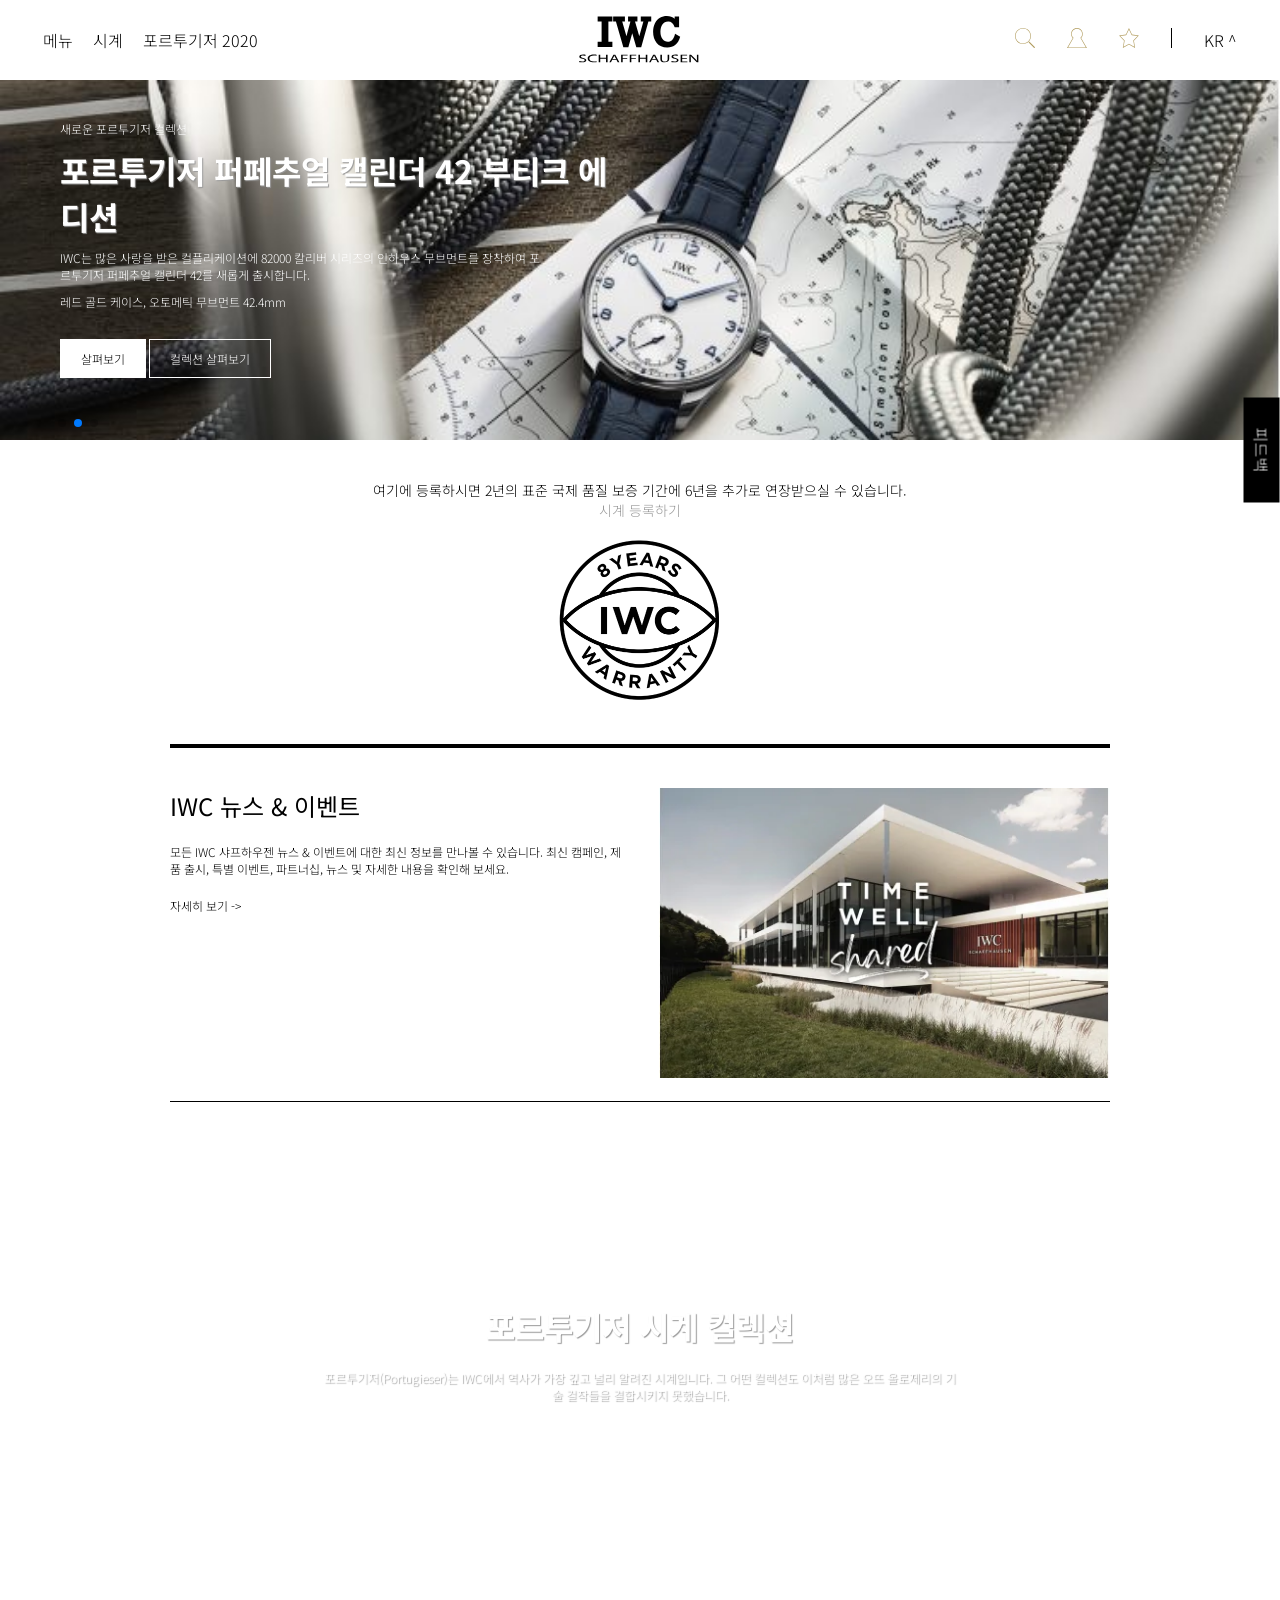
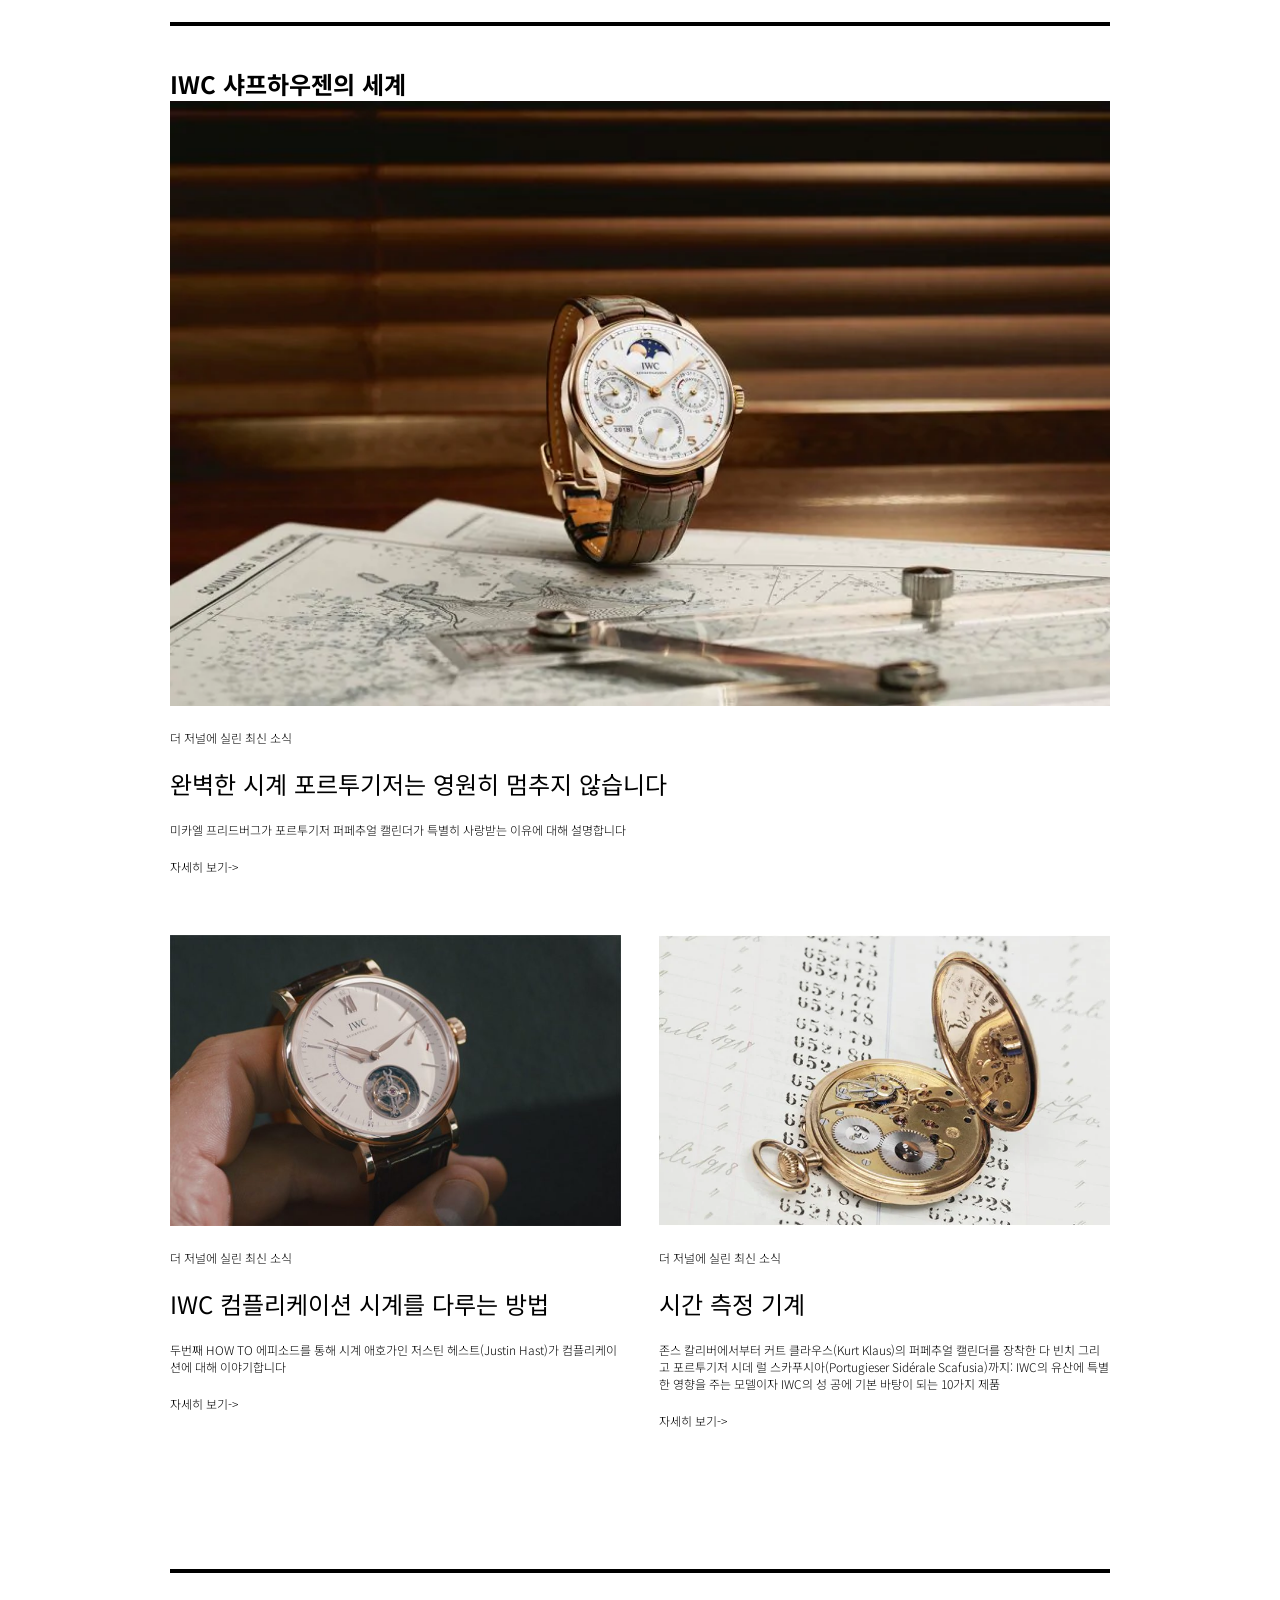
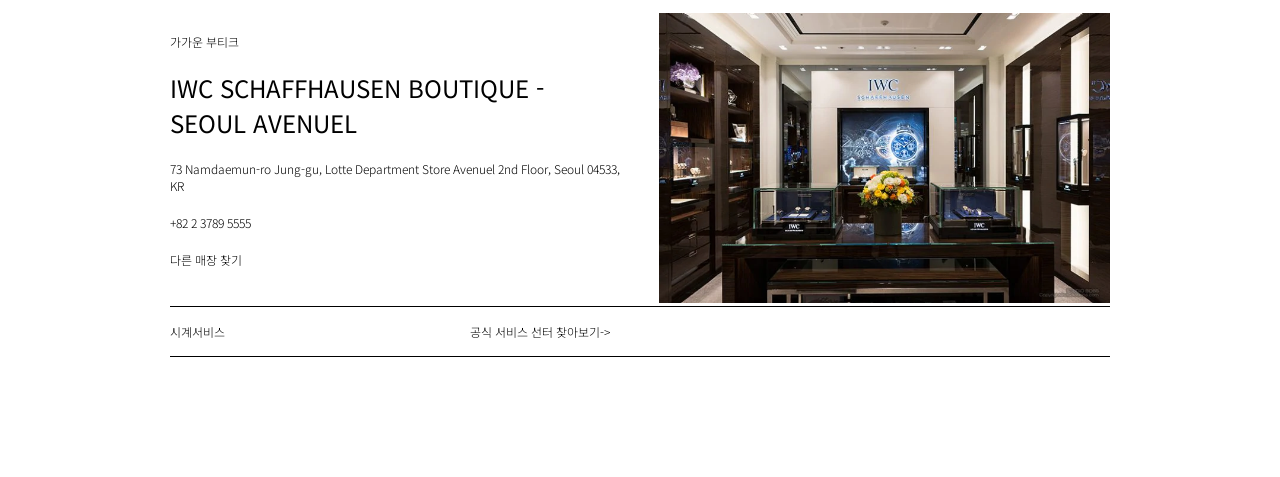
==== commit 3ae14a57: "Add files via upload" ====
--- a/index.html
+++ b/index.html
@@ -10,7 +10,7 @@
   <!-- 키워드 -->
   <meta name="keywords" content="IWC, 아이떠블유씨, clock, 시계, luxury, 명품">
   <!-- 링크공유 -->
-  <meta property="og:title" content="IWC">
+  <meta property="og:title" content="IWC"">
   <meta property="og:url" content="https://pam7462.github.io/iwc">
   <meta property="og:image" content="images/ogimage.png">
   <meta property="og:description" content="완벽한 시계 포르투기저는 영원히 멈추지 않습니다">
@@ -19,6 +19,11 @@
   <!-- jQuery   -->
   <script src="js/jquery-3.5.0.min.js"></script>
   <title>스위스 럭셔리 시계 | IWC 샤프하우젠</title>
+  <!-- 스와이퍼 -->
+  <link rel="stylesheet" href="css/swiper.min.css">
+  <script src="js/swiper.min.js"></script>
+  <script src="js/main_banner.js"></script>
+  <link rel="stylesheet" href="css/main_banner.css">
   <!-- 리셋 -->
   <link rel="stylesheet" href="css/reset.css">
   <!-- IWC베이직 -->
@@ -29,11 +34,21 @@
   <!-- 피드백 -->
   <link rel="stylesheet" href="css/feedback.css">
   <script src="js/feedback.js"></script>
+  <!-- 링크탑 -->
+  <link rel="stylesheet" href="css/linktop.css">
+  <script src="js/linktop.js"></script>
   <!-- 헤더 -->
   <link rel="stylesheet" href="css/header.css">
   <script src="js/header.js"></script>
-  베너
+  <!-- 베너 -->
   <link rel="stylesheet" href="css/banner.css">
+  <!-- 뉴스이벤트 -->
+  <link rel="stylesheet" href="css/news_event.css">
+  <!-- 하우젠월드 -->
+  <link rel="stylesheet" href="css/howzen_would.css">
+  <!-- 뷰티끄 -->
+  <link rel="stylesheet" href="css/boutique.css">
+  
 </head>
 <body>
   <div class="wrap">
@@ -68,7 +83,10 @@
         </div>
       </div>
     </div>
-    <header class="header">
+    <div id="link_top">
+      <a href="#document_top">^</a>
+    </div>
+    <header class="header" id="document_top">
       <div class="content1">
         <nav class="nav">
           <ul>
@@ -396,15 +414,158 @@
     </header>
     <section class="section banner">
       <article class="main_banner">
-        메인베너
+        <div class="swiper-container">
+          <div class="swiper-wrapper">
+            <div class="swiper-slide">
+              <img src="images/main_banner01.webp" alt="banner01">
+              <div class="swiper_slide_content">
+                <p>새로운 포르투기저 컬렉션</p>
+                <h2>포르투기저 요트 클럭 크로노그래프</h2>
+                <p>
+                  견고함과 방수 기능을 갖춘 포르투기저 요트 클럽 크로노그래프는 선상이나 해안 그 어디에서나 어울
+                  <br>
+                  리는 완벽한 동반자입니다.
+                </p>
+                <p>스테인리스 스틸, 오토매틱 무브먼드, 44.6mm</p>
+                <div class="button_box">
+                  <a href="#">살펴보기</a>
+                  <a href="#">컬렉션 살펴보기</a>
+                </div>
+              </div>
+            </div>
+            <div class="swiper-slide">
+              <img src="images/main_banner02.jpeg" alt="banner02">
+              <div class="swiper_slide_content">
+                <p>새로운 포르투기저 컬렉션</p>
+                <h2>포르투기저 퍼페추얼 캘린더 42 부티크 에<br>디션</h2>
+                <p>
+                  IWC는 많은 사랑을 받은 컬플리케이션에 82000 칼리버 시리즈의 인하우스 무브먼트를 장착하여 포
+                  <br>
+                  르투기저 퍼페추얼 캘린더 42를 새롭게 출시합니다.
+                </p>
+                <p>레드 골드 케이스, 오토메틱 무브먼트 42.4mm</p>
+                <div class="button_box">
+                  <a href="#">살펴보기</a>
+                  <a href="#">컬렉션 살펴보기</a>
+                </div>
+              </div>
+            </div>
+            <div class="swiper-slide">
+              <img src="images/main_banner03.webp" alt="banner03">
+              <div class="swiper_slide_content">
+                <p>새로운 포르투기저 컬렉션</p>
+                <h2>새로운 포르투기저 오토매틱40</h2>
+                <p>
+                  포르투기저 털렉션이 클래식하면서도 모던한 다이얼 디자인, 직경 40mm 사이즈의 새로운 오토매틱
+                  <br>
+                  모델과 함께 돌아왔습니다.
+                </p>
+                <p>스테인리스 스틸, 오토매ㅔ틱 무브먼트, 40.4mm</p>
+                <div class="button_box">
+                  <a href="#">살펴보기</a>
+                  <a href="#">컬렉션 살펴보기</a>
+                </div>
+              </div>
+            </div>
+
+          </div>
+          <div class="swiper-pagination"></div>
+        </div>
       </article>
       <article class="service_8years">
-        <p>여기에 등록하시면 2년의 표준 국제 품질 보증 기간에 6년을 추가로 연장 받으실 수 있습니다:</p>
-        <a href="#">시계등록하기</a>
+        <p>여기에 등록하시면 2년의 표준 국제 품질 보증 기간에 6년을 추가로 연장받으실 수 있습니다.</p>
+        <a href="#">시계 등록하기</a>
+        <br>
         <div class="image">
-          <img src="images/year8.webp" alt="years8">
+          <img src="images/year8.png" alt="year8">
         </div>
       </article>
+    </section>
+    <section class="section news_event">
+      <div class="content2">
+        <article class="article news_event_top">
+          <div class="news_event_txt sec_txt">
+            <h3>
+              <a href="#">IWC 뉴스 & 이벤트</a>
+            </h3>
+            <p>모든 IWC 샤프하우젠 뉴스 & 이벤트에 대한 최신 정보를 만나볼 수 있습니다. 최신 캠페인, 제품 출시, 특별 이벤트, 파트너십, 뉴스 및 자세한 내용을 확인해 보세요.</p>
+            <p><a href="#">자세히 보기 -></a></p>
+          </div>
+          <div class="news_event_img sec_img">
+            <img src="images/news_event01.webp" alt="뉴스이벤트">
+          </div>
+        </article>
+      </div>
+      <article class="movie">
+        <div class="video">
+          <video src="media/movie.mp4" autoplay loop></video>
+        </div>
+        <div class="movie_txt">
+          <h2>포르투기저 시계 컬렉션</h2>
+          <p>포르투기저(Portugieser)는 IWC에서 역사가 가장 깊고 널리 알려진 시계입니다. 그 어떤 컬렉션도 이처럼 많은 오뜨 올로제리의 기술 걸작들을 결합시키지 못했습니다.</p>
+          <a href="media/movie.mp4" target="_blank">영상보기</a>
+        </div>
+      </article>
+    </section>
+    <section class="section howzen_world">
+      <div class="content2">
+        <h2>IWC 샤프하우젠의 세계</h2>
+        <div class="howzen_container">
+          <article class="howzen01">
+            <div class="sec_img">
+              <img src="images/howzen01.webp" alt="하우젠01">
+            </div>
+            <div class="sec_txt">
+              <p>더 저널에 실린 최신 소식</p>
+              <h3>완벽한 시계 포르투기저는 영원히 멈추지 않습니다</h3>
+              <p>미카엘 프리드버그가 포르투기저 퍼페추얼 캘린더가 특별히 사랑받는 이유에 대해 설명합니다</p>
+              <p><a href="#">자세히 보기-></a></p>
+            </div>
+          </article>
+          <article class="howzen02">
+            <div class="sec_img">
+              <img src="images/howzen02.jpeg" alt="하우젠02">
+            </div>
+            <div class="sec_txt">
+              <p>더 저널에 실린 최신 소식</p>
+              <h3>IWC 컴플리케이션 시계를 다루는 방법</h3>
+              <p>두번째 HOW TO 에피소드를 통해 시계 애호가인 저스틴 헤스트(Justin Hast)가 컴플리케이션에 대해 이야기합니다</p>
+              <p><a href="#">자세히 보기-></a></p>
+            </div>
+          </article>
+          <article class="howzen03">
+            <div class="sec_img">
+              <img src="images/howzen03.webp" alt="하우젠03">
+            </div>
+            <div class="sec_txt">
+              <p>더 저널에 실린 최신 소식</p>
+              <h3>시간 측정 기계</h3>
+              <p>존스 칼리버에서부터 커트 클라우스(Kurt Klaus)의 퍼페추얼 캘린더를 장착한 다 빈치 그리고 포르투기저 시데 럴 스카푸시아(Portugieser Sidérale Scafusia)까지: IWC의 유산에 특별한 영향을 주는 모델이자 IWC의 성 공에 기본 바탕이 되는 10가지 제품</p>
+              <p><a href="#">자세히 보기-></a></p>
+            </div>
+          </article>
+        </div>
+      </div>
+    </section>
+    <section class="section boutique">
+      <div class="content2">
+        <article class="boutique_container">
+          <div class="sec_txt">
+            <p>가가운 부티크</p>
+            <h3>IWC SCHAFFHAUSEN BOUTIQUE - SEOUL AVENUEL</h3>
+            <p>73 Namdaemun-ro Jung-gu, Lotte Department Store Avenuel 2nd Floor, Seoul 04533, KR</p>
+            <p>+82 2 3789 5555</p>
+            <p><a href="#">다른 매장 찾기</a></p>
+          </div>
+          <div class="sec_img">
+            <img src="images/boutique01.webp" alt="뷰띠끄">
+          </div>
+          <div class="boutique_bottom sec_txt">
+            <p>시계서비스</p>
+            <p><a href="#">공식 서비스 선터 찾아보기-></a></p>
+          </div>
+        </article>
+      </div>
     </section>
   </div>
 
--- a/css/main_banner.css
+++ b/css/main_banner.css
@@ -0,0 +1,75 @@
+@charset 'utf-8';
+
+.swiper-slide{
+  position:relative;
+  height:360px;
+  overflow:hidden;
+}
+.swiper-pagination{
+  text-align:left;
+  transform:translate3d(54px,0,0);
+  cursor: pointer;
+}
+.swiper-slide>img{
+  position: absolute;
+  left:50%;
+  top:0;
+  transform:translateX(-50%);
+  width:1280px;
+}
+.swiper_slide_content{
+  position: absolute;
+  left:0;
+  top:0;
+  width:100%;
+  height:100%;
+  padding:40px 60px;
+  color:#ffffff;
+}
+.swiper_slide_content a{
+  color:#ffffff;
+}
+.swiper_slide_content>p,.swiper_slide_content>h2{
+  margin-bottom:10px;
+}
+.swiper_slide_content>h2{
+  font-size:32px;
+  text-shadow:1px 1px 1px #999999;
+}
+.swiper_slide_content>.button_box{
+  text-align:left;
+  padding-top:30px;
+}
+.swiper_slide_content>.button_box>a{
+  border:1px solid #ffffff;
+  padding:10px 20px;
+  transition:0.3s;
+}
+.swiper_slide_content>.button_box>a:first-child{
+  background-color:#ffffff;
+  color:#000000;
+}
+.swiper_slide_content>.button_box>a:last-child:hover{
+  background-color:#000000;
+}
+
+@media (max-width:767px){
+  .swiper-slide{
+    height:460px;
+  }
+  .swiper-slide>img{
+    top:50%;
+    transform:translate(-50%,-50%);
+  }
+  .swiper_slide_content{
+    display:none;
+  }
+}
+@media (max-width:639px){
+  .swiper-slide{
+    height:80vw;
+  }
+  .swiper-slide>img{
+    height:100%;
+  }
+}
--- a/css/iwc_basic.css
+++ b/css/iwc_basic.css
@@ -19,4 +19,48 @@
   width:73.4375%;
   max-width:940px;
   margin:0 auto;
+  border-top:4px solid #000000;
+  padding:40px 0;
 }
+
+.section,article{
+  margin-bottom:40px;
+}
+
+.wrap{
+  width:100%;
+  max-width:1280px;
+  margin:0 auto;
+}
+.sec_txt>h3{
+  font-weight:normal;
+  font-size:24px;
+}
+.sec_txt>p{
+  margin:20px 0;
+}
+.sec_txt>p>a{
+  transition:0.3s;  
+}
+.sec_txt>p>a:hover{
+  color:#b19c5e;
+}
+.sec_img>img{
+  width:100%;
+}
+@media (max-width:1024px){
+  .content2{
+    width:90%;
+  }
+}
+@media (max-width:767px){
+  .content2{
+    width:96%;
+  }
+  .sec_txt>h3{
+    font-size:14px;
+  }
+  .sec_txt>p{
+    margin:14px 0;
+  }
+}
--- a/css/feedback.css
+++ b/css/feedback.css
@@ -1,9 +1,10 @@
 @charset 'utf-8';
 
 .feedback>#feedback_btn{
-  position: fixed;;
+  position: fixed;
   right:0;
   top:50%;
+  z-index:10;
   transform:translateY(-50%) rotate(90deg);
   margin-right:-34px;
   padding:6px 30px;
--- a/css/linktop.css
+++ b/css/linktop.css
@@ -0,0 +1,18 @@
+@charset 'utf-8';
+
+#link_top{
+  position: fixed;
+  right:0;
+  top:80%;
+  z-index:10;
+  opacity:0;  
+  transition:0.3s;
+}
+#link_top.active{
+  opacity:1;
+}
+#link_top>a{
+  padding:20px;
+  background-color:#000000;
+  color:#ffffff;
+}
--- a/css/header.css
+++ b/css/header.css
@@ -1,6 +1,7 @@
 @charset 'utf-8';
 .header{
   position: relative;
+  height:80px;
 }
 .header>.content1{
   height:80px; 
@@ -24,6 +25,7 @@
   position:absolute;
   left:0;
   bottom:100%;
+  z-index:10;
   width:100%;
   background-color:transparent;
   transition:0.5s;
@@ -191,6 +193,7 @@
   position: absolute;
   left:0;
   top:100%;
+  z-index:10;
   width:100%;
   height:100%;
   padding:10px 10%;
@@ -338,8 +341,9 @@
 }
 .lang_box{
   position: absolute;
-  right:0;
-  top:100%;
+  right:40px;
+  top:60%;
+  z-index:10;
   width:300px; 
   display:none; 
 }
--- a/css/banner.css
+++ b/css/banner.css
@@ -1,20 +1,33 @@
 @charset 'utf-8';
 
-
 .service_8years{
-    height:300px;
-    display:flex;
-    flex-flow:column nowrap;
-    justify-content: space-between;
-    align-items: center;
+  height:auto;
+  display:flex;
+  flex-flow:column nowrap;
+  justify-content:space-between;
+  align-items:center;
+  font-size:14px;
+}
+.service_8years>a{
+  color:#999999;
+  transition:0.3s;
+}
+.service_8years>a:hover{
+  color:#b19c5e;
+}
+.service_8years .image{
+  width:300px;
+}
+.service_8years .image img{
+  width:100%;
 }
 
-.service_8years .image{
-    width:300px;
+@media (max-width:767px){
+  .service_8years{
+    font-size:12px;
+  }
+  .service_8years .image{
+    width:90%;
+  }
 }
 
-.service_8years .image img{
-    width:100%;
-}
-
-
--- a/css/news_event.css
+++ b/css/news_event.css
@@ -0,0 +1,74 @@
+@charset 'utf-8';
+
+.news_event_top{
+  display:flex;
+  flex-flow:row nowrap;
+  justify-content:space-between;
+  border-bottom:1px solid #000000;
+  padding-bottom:20px;
+}
+.news_event_top>div{
+  width:48%;
+}
+.movie{
+  position:relative;
+  width:100%;
+  height:400px;
+  overflow:hidden;
+}
+.movie>.video,.movie>.movie_txt{
+  position: absolute;
+  left:50%;
+  top:50%;
+  transform:translate(-50%,-50%);
+  width:100%;
+}
+.movie>.movie_txt{
+  width:auto;  
+  color:#ffffff;
+  text-align:center;
+  text-shadow:1px 1px 1px #999999;
+}
+.movie>.movie_txt>h2{
+  font-size:32px; 
+  margin-bottom:20px;
+}
+.movie>.movie_txt>a{
+  display:inline-block;
+  margin-top:20px;
+  border:1px solid #ffffff;
+  padding:10px 100px;
+  color:#ffffff;
+  text-shadow: none;
+  transition:0.3s;
+}
+.movie>.movie_txt>a:hover{
+  background-color:#ffffff;
+  color:#000000;
+}
+
+@media (max-width:767px){
+  .news_event_top{
+    flex-flow:column nowrap;
+  }
+  .news_event_top>div{
+    width:100%;
+  }
+  .news_event_top>div:first-child{
+    order:2;
+  }
+  .news_event_top>div:last-child{
+    order:1;
+  }
+  .movie>.movie_txt>h2{
+    font-size:24px;
+  }
+  .movie>.movie_txt>a{
+    padding:10px 60px;
+  }
+}
+@media (max-width:500px){
+  .movie>.movie_txt>h2{
+    font-size:18px;
+  }
+}
--- a/css/howzen_would.css
+++ b/css/howzen_would.css
@@ -0,0 +1,24 @@
+@charset 'utf-8';
+
+.howzen_world h2{
+  font-size:24px;
+}
+.howzen_container{
+  display:flex;
+  flex-flow:row wrap;
+  justify-content:space-between;
+}
+.howzen01{
+  width:100%;
+}
+.howzen02,.howzen03{
+  width:48%;
+}
+@media (max-width:767px){
+  .howzen02,.howzen03{
+    width:100%;
+  }
+  .howzen_world h2{
+    font-size:18px;
+  }
+}
--- a/css/boutique.css
+++ b/css/boutique.css
@@ -0,0 +1,43 @@
+@charset 'utf-8';
+.boutique_container{
+    display:flex;
+    flex-flow: row wrap;
+    justify-content: space-between;
+}
+.boutique .sec_txt,.boutique .sec_img{
+    width:48%;
+}
+.boutique_bottom{
+    display:flex;
+    flex-flow:row wrap;
+}
+.boutique .boutique_bottom{
+    width:100%;
+    border-top:1px solid #000;
+    border-bottom:1px solid #000;
+    padding:16px 0;
+    display:flex;
+    flex-flow:row wrap;
+}
+.boutique_bottom>p{
+    width:300px;
+    margin:0;
+}
+
+@media (max-width:767px){
+    .boutique .sec_txt,.boutique .sec_img{
+        width:100%;
+    }
+    .boutique .sec_txt{
+        order:2;
+    }
+    .boutique .sec_img{
+        order:1;
+    }
+    .boutique_bottom>p{
+        width:100%;
+    }
+    .boutique_bottom>p:first-child{
+        margin-bottom:14px;
+    }
+}  
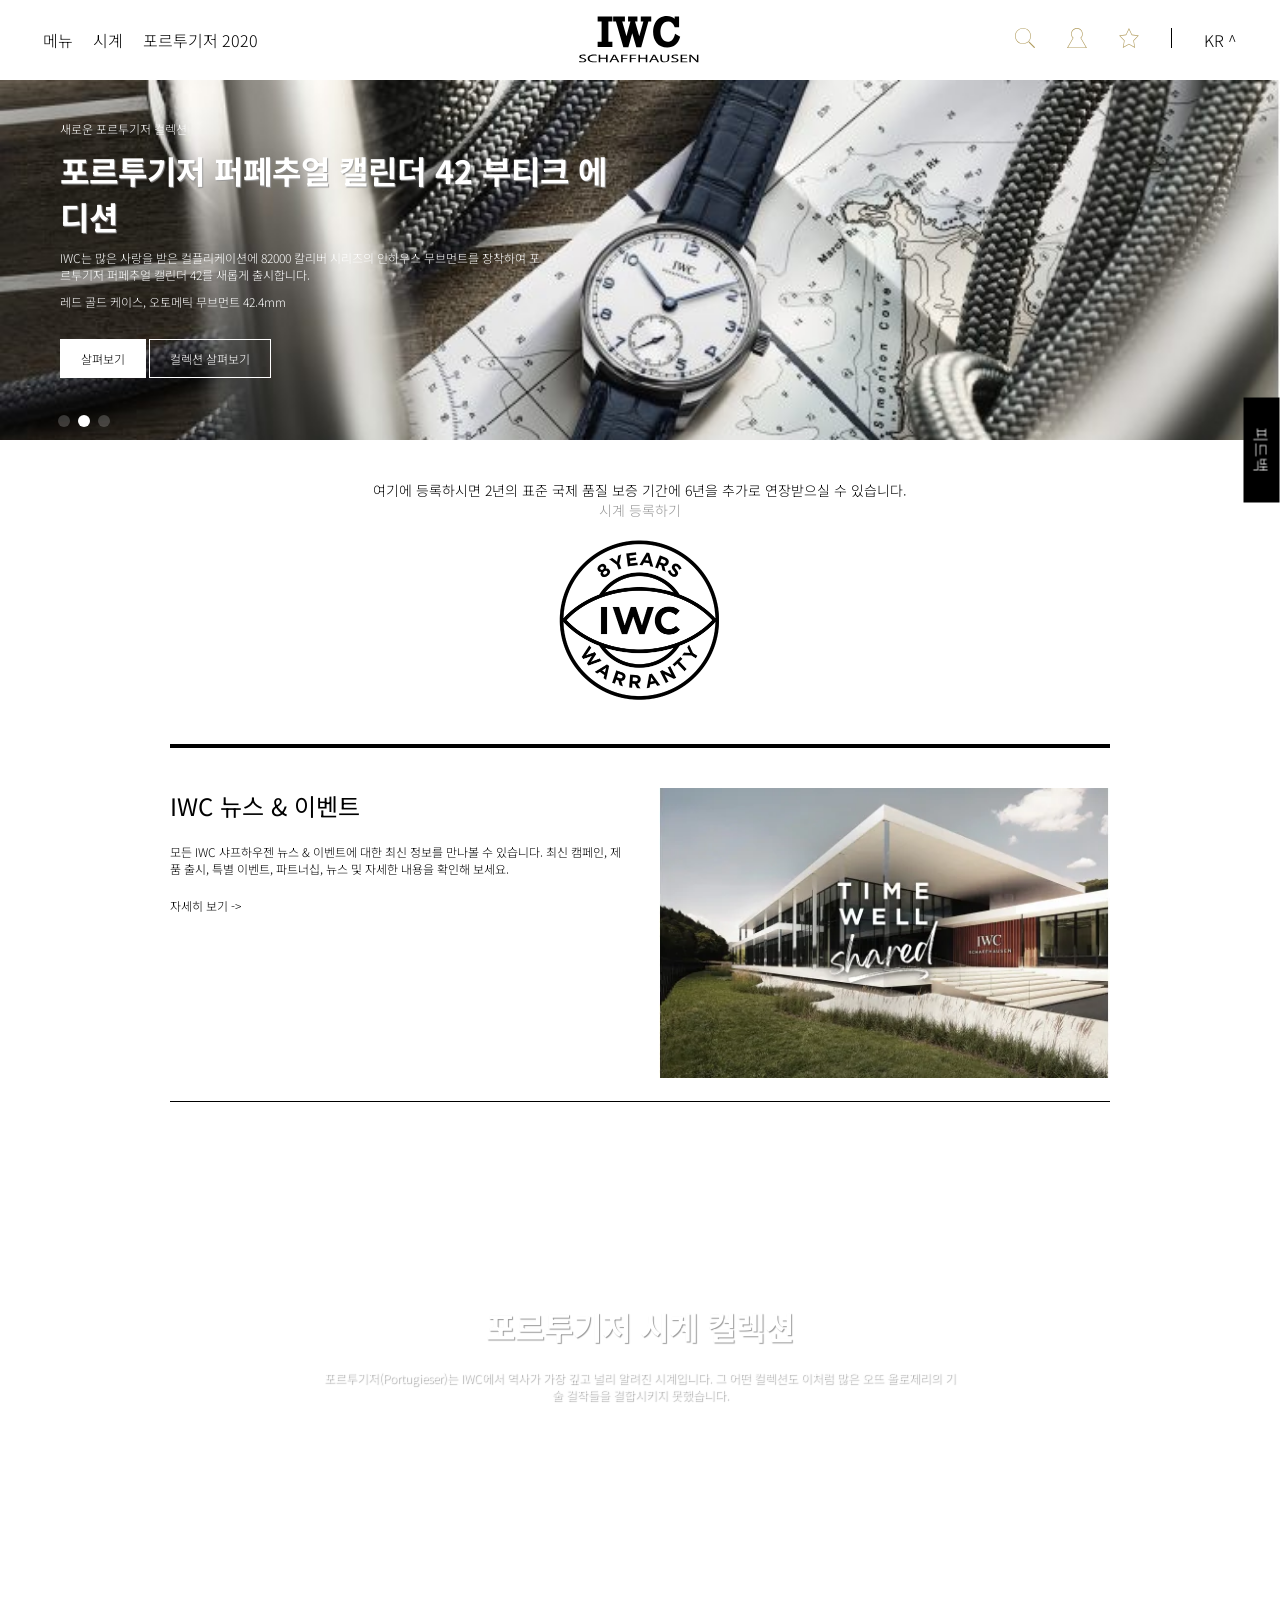
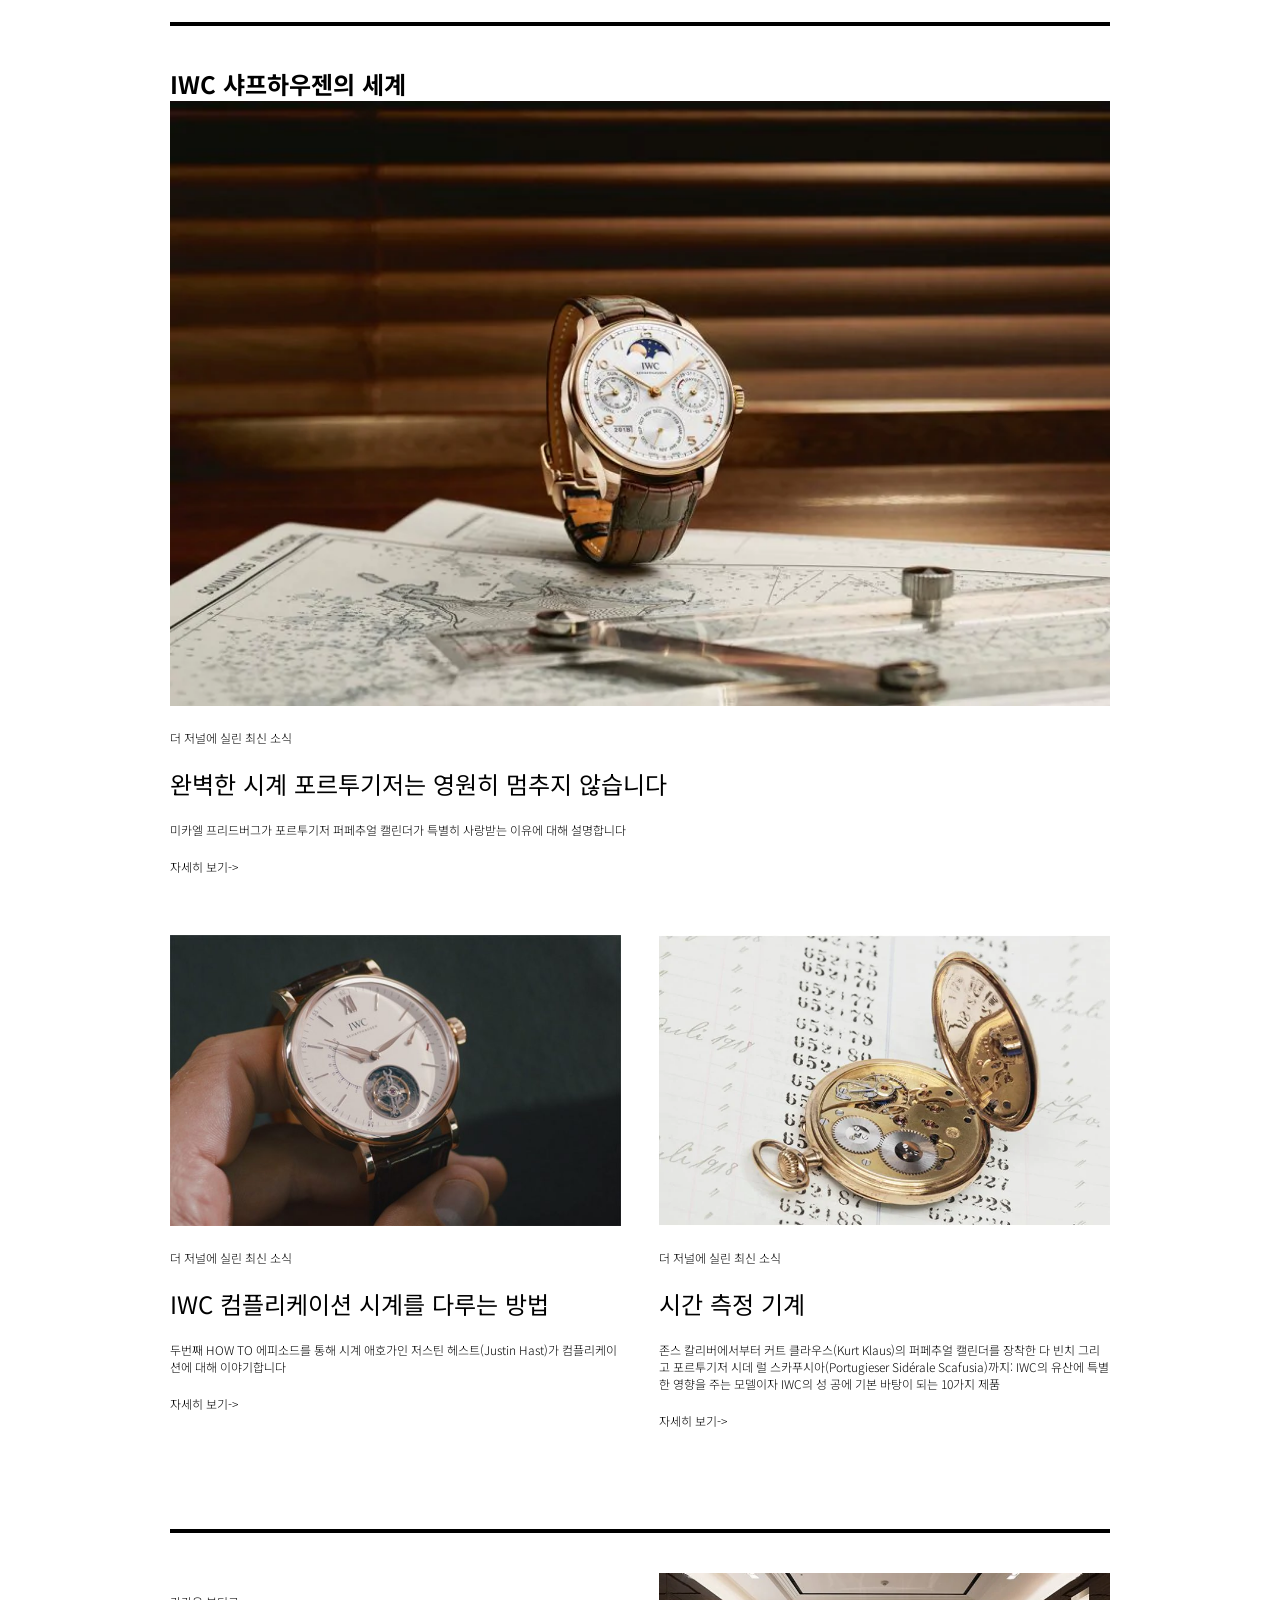
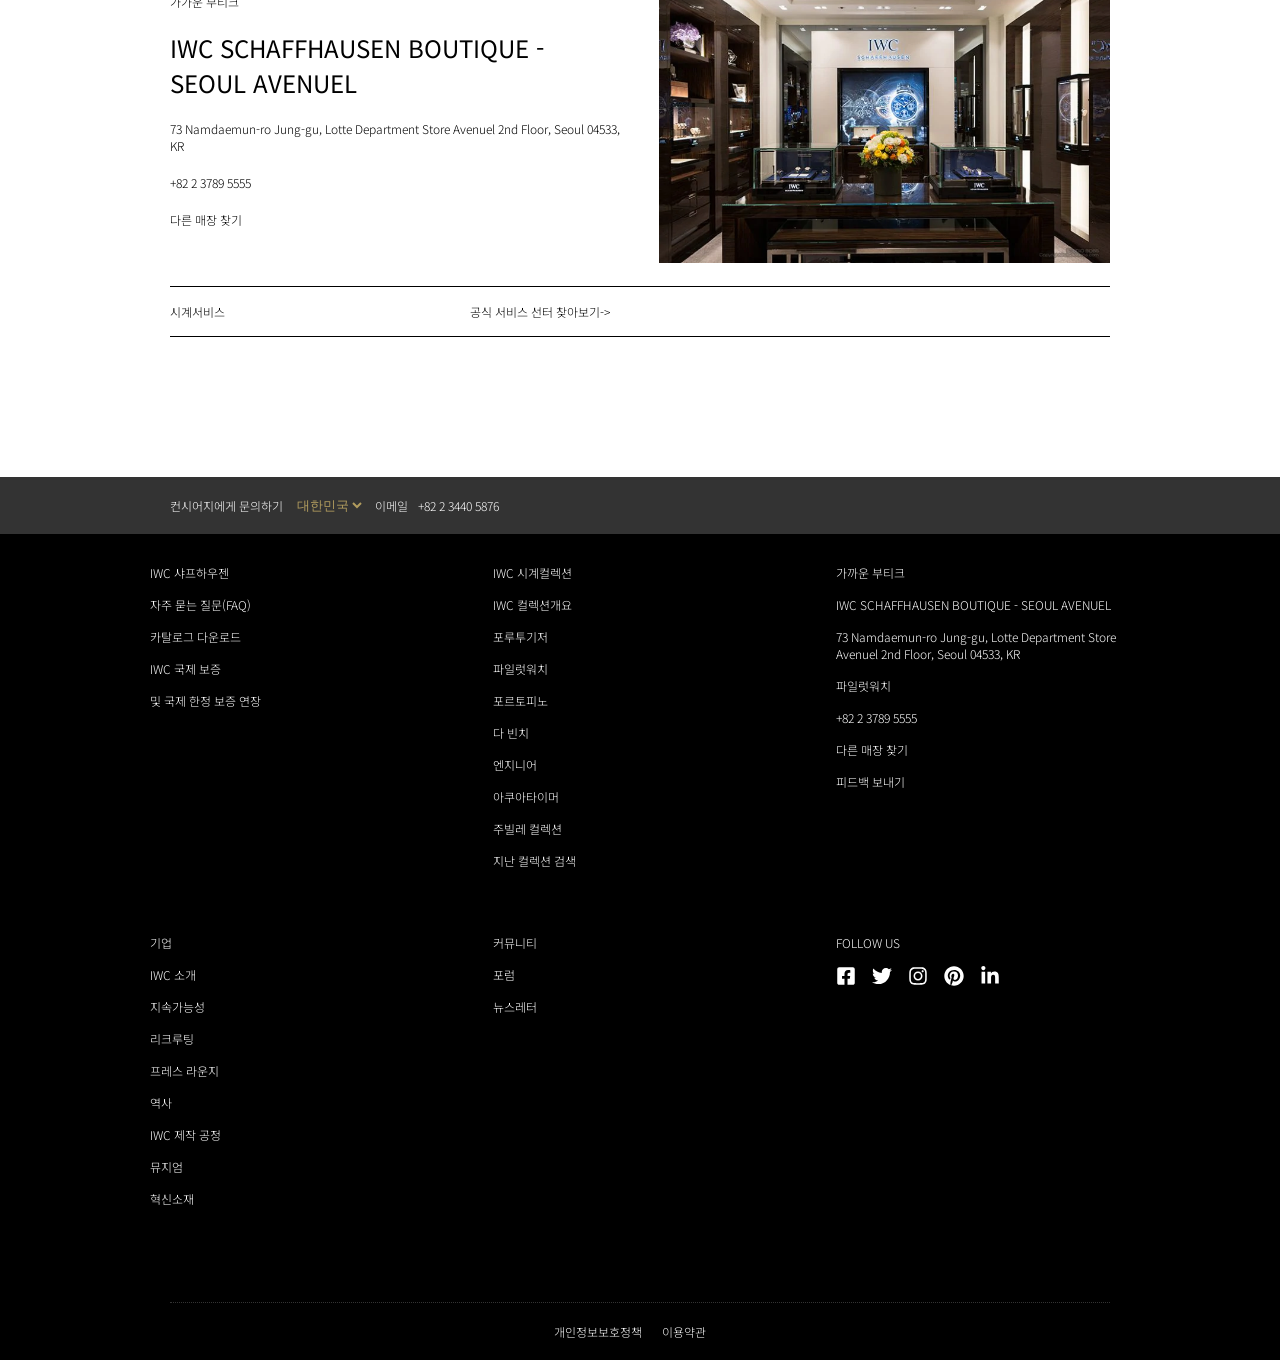
==== commit 31d63818: "Add files via upload" ====
--- a/index.html
+++ b/index.html
@@ -48,7 +48,9 @@
   <link rel="stylesheet" href="css/howzen_would.css">
   <!-- 뷰티끄 -->
   <link rel="stylesheet" href="css/boutique.css">
-  
+  <!-- 푸터 -->
+  <link rel="stylesheet" href="css/footer.css">
+  <script src="js/footer.js"></script>
 </head>
 <body>
   <div class="wrap">
@@ -567,7 +569,156 @@
         </article>
       </div>
     </section>
+    <footer class="footer">
+      <article class="footer_top">
+        <div class="content2 ">
+          <div>
+            <p>컨시어지에게 문의하기</p>
+            <select id="footer_nat">
+              <option value="ko">대한민국</option>
+              <option value="us">미합중국</option>
+              <option value="uk">대영제국</option>
+              <option value="ch">중화민국</option>
+              <option value="fr">프랑스</option>
+            </select>
+          </div>
+          <p><a href="#">이메일</a></p>
+          <p><a href="#" id="phone">+82 2 3440 5876</a></p>
+        </div>
+      </article>
+      <article class="footer_list">
+        <ul>
+          <li>
+            <p>IWC 샤프하우젠</p>
+            <p><a href="#">자주 묻는 질문(FAQ)</a></p>
+            <p><a href="#">카탈로그 다운로드</a></p>
+            <p><a href="#">IWC 국제 보증</a></p>
+            <p><a href="#">및 국제 한정 보증 연장</a></p>
+          </li>
+          <li>
+            <p>IWC 시계컬렉션</p>
+            <p><a href="#">IWC 컬렉션개요</a></p>
+            <p><a href="#">포루투기저</a></p>
+            <p><a href="#">파일럿워치</a></p>
+            <p><a href="#">포르토피노</a></p>
+            <p><a href="#">다 빈치</a></p>
+            <p><a href="#">엔지니어</a></p>
+            <p><a href="#">아쿠아타이머</a></p>
+            <p><a href="#">주빌레 컬렉션</a></p>
+            <p><a href="#">지난 컬렉션 검색</a></p>
+          </li>
+          <li>
+            <p>가까운 부티크</p>
+            <p>IWC SCHAFFHAUSEN BOUTIQUE - SEOUL AVENUEL</p>
+            <p>73 Namdaemun-ro Jung-gu, Lotte Department Store Avenuel 2nd Floor, Seoul 04533, KR</p>
+            <p>파일럿워치</p>
+            <p>+82 2 3789 5555</p>
+            <p><a href="#">다른 매장 찾기</a></p>
+            <p><a href="#">피드백 보내기</a></p>
+          </li>
+          <li>
+            <p>기업</p>
+            <p><a href="#">IWC 소개</a></p>
+            <p><a href="#">지속가능성</a></p>
+            <p><a href="#">리크루팅</a></p>
+            <p><a href="#">프레스 라운지</a></p>
+            <p><a href="#">역사</a></p>
+            <p><a href="#">IWC 제작 공정</a></p>
+            <p><a href="#">뮤지엄</a></p>
+            <p><a href="#">혁신소재</a></p>
+          </li>
+          <li>
+            <p>커뮤니티</p>
+            <p><a href="#">포럼</a></p>
+            <p><a href="#">뉴스레터</a></p>
+          </li>
+          <li>
+            <p>FOLLOW US</p>
+            <div class="svg">
+              <p>
+                <a href="#">
+                  <?xml version="1.0" encoding="utf-8"?>
+                  <!-- Generator: Adobe Illustrator 24.0.0, SVG Export Plug-In . SVG Version: 6.00 Build 0)  -->
+                  <svg version="1.1" id="Layer_1" focusable="false" xmlns="http://www.w3.org/2000/svg" xmlns:xlink="http://www.w3.org/1999/xlink"
+                    x="0px" y="0px" viewBox="0 0 448 512" style="enable-background:new 0 0 448 512;" xml:space="preserve">
+                    <path d="M400,32H48C21.5,32,0,53.5,0,80v352c0,26.5,21.5,48,48,48h137.3V327.7h-63V256h63v-54.6c0-62.2,37-96.5,93.7-96.5
+                    c27.1,0,55.5,4.8,55.5,4.8v61h-31.3c-30.8,0-40.4,19.1-40.4,38.7V256h68.8l-11,71.7h-57.8V480H400c26.5,0,48-21.5,48-48V80
+                    C448,53.5,426.5,32,400,32z"/>
+                  </svg>
+                </a>
+              </p>
+              <p>
+                <a href="#">
+                  <?xml version="1.0" encoding="utf-8"?>
+                  <!-- Generator: Adobe Illustrator 24.0.0, SVG Export Plug-In . SVG Version: 6.00 Build 0)  -->
+                  <svg version="1.1" id="Layer_1" focusable="false" xmlns="http://www.w3.org/2000/svg" xmlns:xlink="http://www.w3.org/1999/xlink"
+                    x="0px" y="0px" viewBox="0 0 512 512" style="enable-background:new 0 0 512 512;" xml:space="preserve">
+                    <path d="M459.4,151.7c0.3,4.5,0.3,9.1,0.3,13.6c0,138.7-105.6,298.6-298.6,298.6c-59.5,0-114.7-17.2-161.1-47.1
+                    c8.4,1,16.6,1.3,25.3,1.3c49.1,0,94.2-16.6,130.3-44.8c-46.1-1-84.8-31.2-98.1-72.8c6.5,1,13,1.6,19.8,1.6c9.4,0,18.8-1.3,27.6-3.6
+                    c-48.1-9.7-84.1-52-84.1-103v-1.3c14,7.8,30.2,12.7,47.4,13.3c-28.3-18.8-46.8-51-46.8-87.4c0-19.5,5.2-37.4,14.3-53
+                    C87.4,130.9,165,172.5,252.1,177.1c-1.6-7.8-2.6-15.9-2.6-24c0-57.8,46.8-104.9,104.9-104.9c30.2,0,57.5,12.7,76.7,33.1
+                    c23.7-4.5,46.5-13.3,66.6-25.3c-7.8,24.4-24.4,44.8-46.1,57.8c21.1-2.3,41.6-8.1,60.4-16.2C497.7,118.3,479.8,136.8,459.4,151.7
+                    L459.4,151.7z"/>
+                  </svg>
+                </a>
+              </p>
+              <p>
+                <a href="#">
+                  <?xml version="1.0" encoding="utf-8"?>
+                  <!-- Generator: Adobe Illustrator 24.0.0, SVG Export Plug-In . SVG Version: 6.00 Build 0)  -->
+                  <svg version="1.1" id="Layer_1" focusable="false" xmlns="http://www.w3.org/2000/svg" xmlns:xlink="http://www.w3.org/1999/xlink"
+                    x="0px" y="0px" viewBox="0 0 448 512" style="enable-background:new 0 0 448 512;" xml:space="preserve">
+                    <path d="M224.1,141c-63.6,0-114.9,51.3-114.9,114.9s51.3,114.9,114.9,114.9S339,319.5,339,255.9S287.7,141,224.1,141z M224.1,330.6
+                    c-41.1,0-74.7-33.5-74.7-74.7s33.5-74.7,74.7-74.7s74.7,33.5,74.7,74.7S265.2,330.6,224.1,330.6L224.1,330.6z M370.5,136.3
+                    c0,14.9-12,26.8-26.8,26.8c-14.9,0-26.8-12-26.8-26.8s12-26.8,26.8-26.8S370.5,121.5,370.5,136.3z M446.6,163.5
+                    c-1.7-35.9-9.9-67.7-36.2-93.9c-26.2-26.2-58-34.4-93.9-36.2c-37-2.1-147.9-2.1-184.9,0C95.8,35.1,64,43.3,37.7,69.5
+                    s-34.4,58-36.2,93.9c-2.1,37-2.1,147.9,0,184.9c1.7,35.9,9.9,67.7,36.2,93.9s58,34.4,93.9,36.2c37,2.1,147.9,2.1,184.9,0
+                    c35.9-1.7,67.7-9.9,93.9-36.2c26.2-26.2,34.4-58,36.2-93.9C448.7,311.3,448.7,200.5,446.6,163.5L446.6,163.5z M398.8,388
+                    c-7.8,19.6-22.9,34.7-42.6,42.6c-29.5,11.7-99.5,9-132.1,9s-102.7,2.6-132.1-9c-19.6-7.8-34.7-22.9-42.6-42.6
+                    c-11.7-29.5-9-99.5-9-132.1s-2.6-102.7,9-132.1c7.8-19.6,22.9-34.7,42.6-42.6c29.5-11.7,99.5-9,132.1-9s102.7-2.6,132.1,9
+                    c19.6,7.8,34.7,22.9,42.6,42.6c11.7,29.5,9,99.5,9,132.1S410.5,358.6,398.8,388z"/>
+                  </svg>
+                </a>
+              </p>
+              <p>
+                <a href="#">
+                  <?xml version="1.0" encoding="utf-8"?>
+                  <!-- Generator: Adobe Illustrator 24.0.0, SVG Export Plug-In . SVG Version: 6.00 Build 0)  -->
+                  <svg version="1.1" id="Layer_1" focusable="false" xmlns="http://www.w3.org/2000/svg" xmlns:xlink="http://www.w3.org/1999/xlink"
+                    x="0px" y="0px" viewBox="0 0 496 512" style="enable-background:new 0 0 496 512;" xml:space="preserve">
+                    <path d="M496,256c0,137-111,248-248,248c-25.6,0-50.2-3.9-73.4-11.1c10.1-16.5,25.2-43.5,30.8-65c3-11.6,15.4-59,15.4-59
+                    c8.1,15.4,31.7,28.5,56.8,28.5c74.8,0,128.7-68.8,128.7-154.3c0-81.9-66.9-143.2-152.9-143.2c-107,0-163.9,71.8-163.9,150.1
+                    c0,36.4,19.4,81.7,50.3,96.1c4.7,2.2,7.2,1.2,8.3-3.3c0.8-3.4,5-20.3,6.9-28.1c0.6-2.5,0.3-4.7-1.7-7.1
+                    C143.2,295.1,135,272.3,135,251c0-54.7,41.4-107.6,112-107.6c60.9,0,103.6,41.5,103.6,100.9c0,67.1-33.9,113.6-78,113.6
+                    c-24.3,0-42.6-20.1-36.7-44.8c7-29.5,20.5-61.3,20.5-82.6c0-19-10.2-34.9-31.4-34.9c-24.9,0-44.9,25.7-44.9,60.2
+                    c0,22,7.4,36.8,7.4,36.8s-24.5,103.8-29,123.2c-5,21.4-3,51.6-0.9,71.2C65.4,450.9,0,361.1,0,256C0,119,111,8,248,8S496,119,496,256
+                    z"/>
+                  </svg>
+                </a>
+              </p>
+              <p>
+                <a href="#">
+                  <?xml version="1.0" encoding="utf-8"?>
+                  <!-- Generator: Adobe Illustrator 24.0.0, SVG Export Plug-In . SVG Version: 6.00 Build 0)  -->
+                  <svg version="1.1" id="Layer_1" focusable="false" xmlns="http://www.w3.org/2000/svg" xmlns:xlink="http://www.w3.org/1999/xlink"
+                    x="0px" y="0px" viewBox="0 0 448 512" style="enable-background:new 0 0 448 512;" xml:space="preserve">
+                    <path d="M100.3,448H7.4V148.9h92.9V448z M53.8,108.1C24.1,108.1,0,83.5,0,53.8C0,24.1,24.1,0,53.8,0c29.7,0,53.8,24.1,53.8,53.8
+                    C107.6,83.5,83.5,108.1,53.8,108.1z M447.9,448h-92.7V302.4c0-34.7-0.7-79.2-48.3-79.2c-48.3,0-55.7,37.7-55.7,76.7V448h-92.8V148.9
+                    h89.1v40.8h1.3c12.4-23.5,42.7-48.3,87.9-48.3c94,0,111.3,61.9,111.3,142.3V448H447.9z"/>
+                  </svg>
+                </a>
+              </p>
+            </div>
+          </li>
+        </ul>
+      </article>
+      <article class="footer_bottom">
+        <ul class="content2">
+          <li>개인정보보호정책</li>
+          <li>이용약관</li>
+        </ul>
+      </article>
+    </footer>
   </div>
-
 </body>
 </html>
--- a/css/main_banner.css
+++ b/css/main_banner.css
@@ -10,6 +10,16 @@
   transform:translate3d(54px,0,0);
   cursor: pointer;
 }
+.swiper-pagination>span{
+  background-color:#ffffff;
+  width:12px;
+  height:12px;
+}
+.swiper-pagination>span.swiper-pagination-bullets-active{
+  width:10px;
+  height:10px;
+}
+
 .swiper-slide>img{
   position: absolute;
   left:50%;
--- a/css/iwc_basic.css
+++ b/css/iwc_basic.css
@@ -39,10 +39,10 @@
 .sec_txt>p{
   margin:20px 0;
 }
-.sec_txt>p>a{
+a{
   transition:0.3s;  
 }
-.sec_txt>p>a:hover{
+a:hover{
   color:#b19c5e;
 }
 .sec_img>img{
--- a/css/linktop.css
+++ b/css/linktop.css
@@ -15,4 +15,9 @@
   padding:20px;
   background-color:#000000;
   color:#ffffff;
+}
+#link_top>a.active::before{
+  content:'맨위로';
+  display:inline-block;
+  margin-right:10px;
 }
--- a/css/howzen_would.css
+++ b/css/howzen_would.css
@@ -1,4 +1,7 @@
 @charset 'utf-8';
+.section.howzen_world{
+  margin-bottom:0;
+}
 
 .howzen_world h2{
   font-size:24px;
--- a/css/boutique.css
+++ b/css/boutique.css
@@ -13,6 +13,7 @@
 }
 .boutique .boutique_bottom{
     width:100%;
+    margin:20px 0;
     border-top:1px solid #000;
     border-bottom:1px solid #000;
     padding:16px 0;
--- a/css/footer.css
+++ b/css/footer.css
@@ -0,0 +1,108 @@
+@charset 'utf-8';
+
+.footer,.footer a{
+    color:white;
+}
+.footer article{
+    margin-bottom: 0;
+}
+.footer .content2{
+    border:none;
+}
+.footer>.footer_top{
+    background-color:#333;
+}
+.footer_top>.content2{
+    display:flex;
+    flex-flow:row nowrap;
+    padding:20px 0;
+}
+.footer_top>.content2>div{
+    display:flex;
+}
+.footer_top .content2 p, .footer_top .content2 select{
+    margin-right:10px;
+}
+.footer_top select{
+    background-color:transparent;
+    color:#b19c5e;
+}
+.footer_top select option{
+    color:black;
+}
+.footer_top p>a:hover{
+    color:#b19c5e;
+}
+
+.footer>.footer_list,.footer>.footer_bottom{
+    background-color:#000;
+    
+}
+
+.footer_list>ul{
+    display:flex;
+    flex-flow:row wrap;
+    justify-content: space-between;
+    padding:30px 150px;
+    
+}
+.footer_list>ul>li{
+    width:30%;
+    margin-bottom:50px;
+}
+.svg{
+    display:flex;
+    flex-flow:row nowrap;
+}
+.svg>p{
+    margin-right:16px;
+}
+.footer_list>ul>li>p{
+    margin-bottom:15px;
+}
+
+.footer_list>ul>li>p>a:hover{
+    color:#b19c5e;
+}
+svg{
+    width:20px;
+    height:20px;
+    fill:#fff;
+}
+svg:hover{
+    fill:#b19c5e;
+}
+
+.footer_bottom>ul.content2{
+    display:flex;
+    flex-flow:row nowrap;
+    justify-content: center;
+    border-top:1px dotted rgba(255,255,255,0.2);
+    padding:20px 0;
+}
+.footer_bottom>ul>li{
+    margin-right:20px;
+  }
+.footer_bottom>ul>li>a:hover{
+    color:#b19c5e;
+}
+
+
+
+@media (max-width:767px){
+    .footer_top>.content2{
+        flex-flow:column nowrap;
+    }
+    .footer_list li:nth-child(1),
+    .footer_list li:nth-child(3),
+    .footer_list li:nth-child(6){
+        width:100%;
+    }
+    .footer_list li:nth-child(2){
+        display:none;
+    }
+    .footer_list li:nth-child(4),
+    .footer_list li:nth-child(5){
+        width:50%;
+    }
+}
